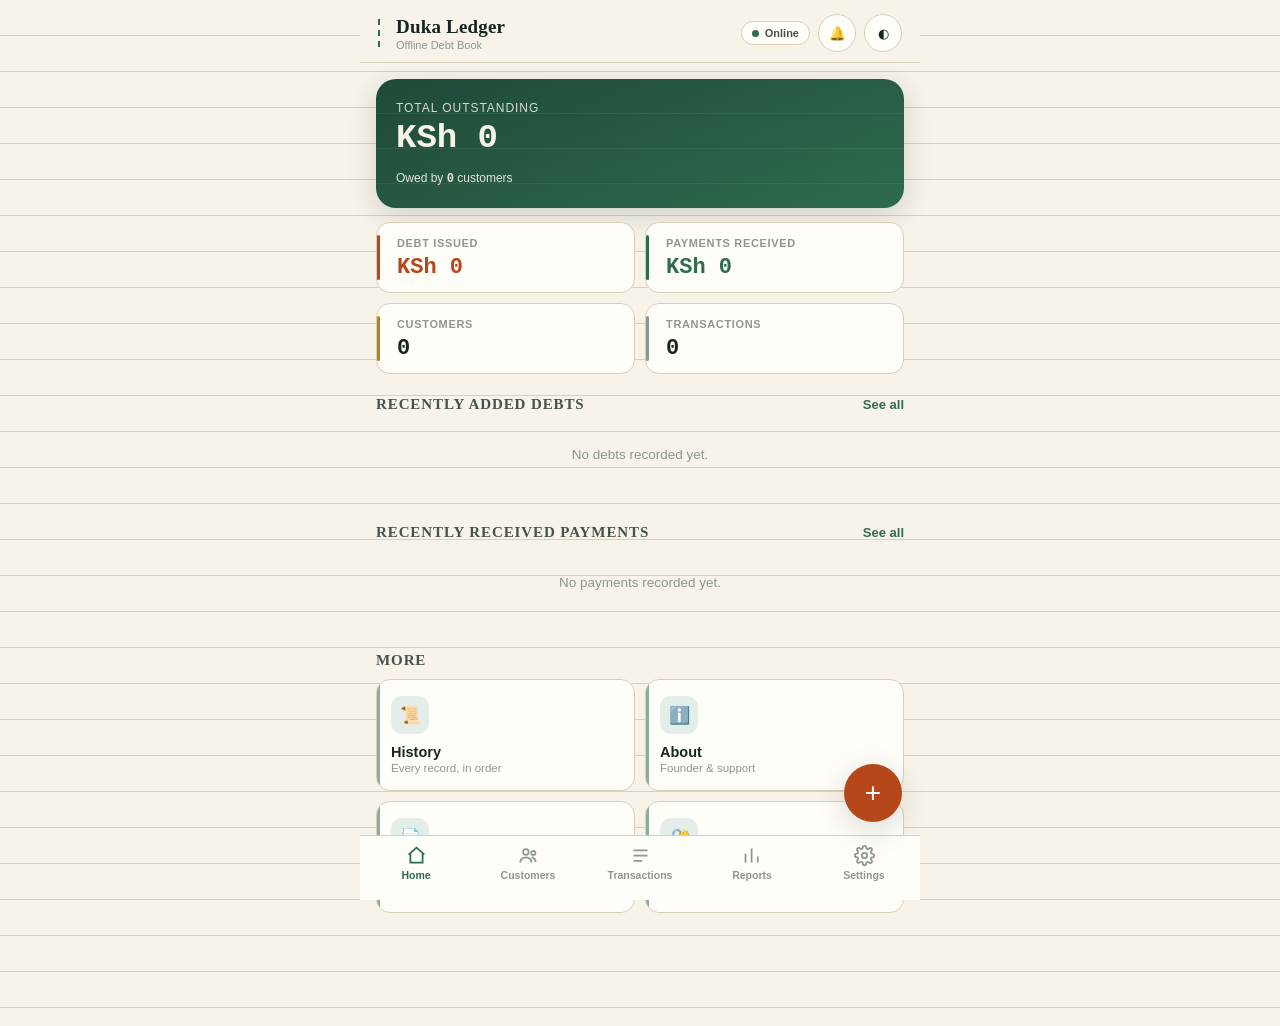
==== index.html @ 3be7d1ff "Add files via upload" ====
<!DOCTYPE html>
<html lang="en">
<head>
<meta charset="UTF-8">
<meta name="viewport" content="width=device-width, initial-scale=1, viewport-fit=cover, maximum-scale=1">
<title>Duka Ledger — Offline Debt Book</title>
<meta name="description" content="A premium offline-first debt book for tracking customer credit, debts, and payments.">
<meta name="theme-color" content="#2F6B4F">
<meta name="color-scheme" content="light dark">

<link rel="manifest" href="./manifest.json">
<link rel="icon" href="./icon-192.png">
<link rel="apple-touch-icon" href="./icon-192.png">
<meta name="apple-mobile-web-app-capable" content="yes">
<meta name="apple-mobile-web-app-status-bar-style" content="default">
<meta name="apple-mobile-web-app-title" content="Duka Ledger">

<link rel="stylesheet" href="./style.css">
</head>
<body>

<div id="toastWrap" class="toast-wrap"></div>

<!-- ================= LOCK SCREEN ================= -->
<div id="lockScreen" style="display:none;">
  <div class="lock-inner">
    <div class="lock-brand">
      <div class="avatar" style="width:64px; height:64px; margin:0 auto 14px; font-size:22px;">DL</div>
      <div class="lock-title">Duka Ledger</div>
      <div class="muted">Enter your PIN to unlock</div>
    </div>

    <div class="pin-dots" id="pinDots">
      <span class="pin-dot"></span><span class="pin-dot"></span><span class="pin-dot"></span><span class="pin-dot"></span>
    </div>
    <div class="lock-error" id="lockError">&nbsp;</div>

    <div class="pin-pad" id="pinPad">
      <button data-key="1">1</button><button data-key="2">2</button><button data-key="3">3</button>
      <button data-key="4">4</button><button data-key="5">5</button><button data-key="6">6</button>
      <button data-key="7">7</button><button data-key="8">8</button><button data-key="9">9</button>
      <button data-key="bio" id="pinBioBtn">👆</button>
      <button data-key="0">0</button>
      <button data-key="back">⌫</button>
    </div>
  </div>
</div>

<div id="app">

  <header class="topbar">
    <div class="brandmark">
      <span class="stitch"></span>
      <div>
        <h1>Duka Ledger</h1>
        <div class="sub">Offline Debt Book</div>
      </div>
    </div>
    <div class="topbar-actions">
      <span class="pill" id="connPill"><span class="dot"></span><span class="pill-label">Online</span></span>
      <button class="iconbtn" id="notifBtn" title="Notifications" style="position:relative;">🔔<span class="badge-dot" id="notifBadge" style="display:none;"></span></button>
      <button class="iconbtn" id="installBtn" title="Install app" style="display:none;">⭳</button>
      <button class="iconbtn" id="themeToggleBtn" title="Toggle theme">◐</button>
    </div>
  </header>

  <main id="mainContent">

    <!-- ============ DASHBOARD ============ -->
    <section class="view active" id="view-dashboard">
      <div id="dashboardContent"></div>

      <div class="section-title"><h2>More</h2></div>
      <div class="more-grid">
        <div class="more-tile" id="historyMenuBtn">
          <div class="more-ic">📜</div>
          <div class="more-label">History</div>
          <div class="more-sub">Every record, in order</div>
        </div>
        <div class="more-tile" id="aboutMenuBtn">
          <div class="more-ic">ℹ️</div>
          <div class="more-label">About</div>
          <div class="more-sub">Founder &amp; support</div>
        </div>
        <div class="more-tile" id="termsMenuBtn">
          <div class="more-ic">📄</div>
          <div class="more-label">Terms</div>
          <div class="more-sub">Terms &amp; Conditions</div>
        </div>
        <div class="more-tile" id="privacyMenuBtn">
          <div class="more-ic">🔐</div>
          <div class="more-label">Privacy</div>
          <div class="more-sub">Privacy Policy</div>
        </div>
      </div>
    </section>

    <!-- ============ CUSTOMERS ============ -->
    <section class="view" id="view-customers">
      <div class="section-title" style="margin-top:0;"><h2>Customers</h2>
        <a id="addCustomerBtn" style="cursor:pointer;">+ Add</a>
      </div>
      <div class="searchbar">
        <svg width="16" height="16" viewBox="0 0 24 24" fill="none" stroke="currentColor" stroke-width="2"><circle cx="11" cy="11" r="7"/><line x1="21" y1="21" x2="16.65" y2="16.65"/></svg>
        <input type="text" id="customerSearchInput" placeholder="Search by name or phone">
      </div>
      <div id="customersList"></div>
    </section>

    <!-- ============ TRANSACTIONS / HISTORY ============ -->
    <section class="view" id="view-transactions">
      <div class="section-title" style="margin-top:0;"><h2>Transaction History</h2></div>
      <div class="searchbar">
        <svg width="16" height="16" viewBox="0 0 24 24" fill="none" stroke="currentColor" stroke-width="2"><circle cx="11" cy="11" r="7"/><line x1="21" y1="21" x2="16.65" y2="16.65"/></svg>
        <input type="text" id="txnSearchInput" placeholder="Search customer, item, or type">
      </div>
      <div class="chip-row" id="txnTypeChips">
        <div class="chip active" data-type="all">All</div>
        <div class="chip" data-type="debt">Debt</div>
        <div class="chip" data-type="payment">Payment</div>
        <div class="chip" data-type="adjustment">Adjustment</div>
      </div>
      <div class="field">
        <label>Customer</label>
        <select id="txnCustomerFilter"><option value="">All Customers</option></select>
      </div>
      <div class="btn-row">
        <div class="field" style="flex:1;"><label>From</label><input type="date" id="txnDateFrom"></div>
        <div class="field" style="flex:1;"><label>To</label><input type="date" id="txnDateTo"></div>
      </div>
      <div class="sortbar">
        <select id="txnSortSelect">
          <option value="newest">Newest First</option>
          <option value="oldest">Oldest First</option>
          <option value="highest">Highest Amount</option>
          <option value="lowest">Lowest Amount</option>
        </select>
        <button class="link-btn" id="txnClearFilters" style="margin-left:12px;">Clear</button>
      </div>
      <div id="transactionsList"></div>
    </section>

    <!-- ============ REPORTS ============ -->
    <section class="view" id="view-reports">
      <div class="section-title" style="margin-top:0;"><h2>Reports</h2></div>
      <div id="reportsContent"></div>
    </section>

    <!-- ============ SETTINGS ============ -->
    <section class="view" id="view-settings">
      <div class="section-title" style="margin-top:0;"><h2>Settings</h2></div>

      <div class="settings-group">
        <h3>Business Information</h3>
        <div class="field"><label>Business Name</label><input type="text" id="settingsBusinessName" placeholder="My Shop"></div>
        <div class="field"><label>Business Phone</label><input type="tel" id="settingsBusinessPhone" placeholder="0700 000 000"></div>
        <div class="field"><label>Business Location</label><input type="text" id="settingsBusinessLocation" placeholder="e.g. Nakuru Town"></div>
      </div>

      <div class="settings-group">
        <h3>Receipts</h3>
        <div class="field"><label>Currency Symbol</label><input type="text" id="settingsCurrency" placeholder="KSh"></div>
        <div class="field"><label>Receipt Footer</label><textarea id="settingsReceiptFooter" placeholder="Thank you for your business."></textarea></div>
      </div>

      <div class="settings-group">
        <h3>Payments</h3>
        <label class="checkline"><input type="checkbox" id="settingsAllowOverpayment"> Always allow payments that exceed the outstanding balance without asking</label>
      </div>

      <div class="settings-group">
        <h3>Payment Methods (shown on receipts)</h3>
        <div class="field"><label>M-Pesa Pochi / Till Number</label><input type="text" id="settingsPochiNumber" placeholder="e.g. 5123456" inputmode="numeric"></div>
        <div class="field"><label>Paybill Number</label><input type="text" id="settingsPaybillNumber" placeholder="e.g. 400200" inputmode="numeric"></div>
        <div class="field"><label>Paybill Account Number</label><input type="text" id="settingsPaybillAccount" placeholder="Optional, e.g. your shop name"></div>
        <div class="hint">If filled in, these appear on every receipt and statement so customers know how to pay you.</div>
      </div>

      <div class="settings-group">
        <h3>Notifications</h3>
        <label class="checkline" style="margin-bottom:12px;"><input type="checkbox" id="settingsSoundEnabled"> Play a sound for new debts, payments and other events</label>
        <label class="checkline"><input type="checkbox" id="settingsPushEnabled"> Show device notifications (uses your phone's own notification sound)</label>
      </div>

      <div class="settings-group">
        <h3>Appearance</h3>
        <div class="seg" id="themeSeg">
          <button data-theme="light">Light</button>
          <button data-theme="dark">Dark</button>
          <button data-theme="system">System</button>
        </div>
      </div>

      <div class="settings-group">
        <h3>App Updates</h3>
        <p class="muted" style="margin-bottom:12px;">Duka Ledger checks for updates automatically. Use this if you just published a new version and want to check right now.</p>
        <button class="btn btn-outline" id="checkUpdatesBtn">🔄 Check for Updates</button>
      </div>

      <div class="settings-group">
        <h3>Support Contact</h3>
        <p class="muted" style="margin-bottom:12px;">Shown on the About screen so customers or staff can reach you.</p>
        <div class="field"><label>Support Phone (WhatsApp)</label><input type="tel" id="settingsSupportPhone" placeholder="e.g. 0700 000 000"></div>
        <div class="field"><label>Support Email</label><input type="text" id="settingsSupportEmail" placeholder="e.g. you@example.com"></div>
      </div>

      <button class="btn btn-primary" id="settingsSaveBtn">Save Settings</button>

      <div class="divider"></div>

      <div class="settings-group">
        <h3>Backup &amp; Restore</h3>
        <p class="muted" style="margin-bottom:12px;">Your data lives only on this device. Export a backup regularly so you never lose your records.</p>
        <button class="btn btn-outline" id="exportBackupBtn">⭳ Export Backup (.json)</button>
        <div style="height:10px;"></div>
        <label class="btn btn-outline" for="restoreFileInput" style="cursor:pointer;">⭱ Choose Backup File to Restore</label>
        <input type="file" id="restoreFileInput" accept="application/json,.json" style="display:none;">
        <div class="muted" id="restoreFileName" style="margin:8px 0;">No file selected</div>
        <button class="btn btn-danger" id="restoreConfirmBtn" disabled>Restore &amp; Replace All Data</button>
      </div>

      <div class="divider"></div>

      <div class="settings-group">
        <h3>Security</h3>
        <div id="securityStatusText" class="muted" style="margin-bottom:12px;">No PIN set — anyone who opens this app can see your records.</div>
        <button class="btn btn-outline" id="setPinBtn">Set PIN Lock</button>
        <div style="height:8px;" id="pinButtonsGap"></div>
        <button class="btn btn-danger" id="removePinBtn" style="display:none;">Remove PIN Lock</button>
        <div style="height:10px;"></div>
        <label class="checkline" id="biometricRow" style="display:none;">
          <input type="checkbox" id="settingsBiometric"> Also allow unlocking with fingerprint / face
        </label>
      </div>

      <div class="divider"></div>

      <div class="settings-group">
        <div class="privacy-note">Your debt records are stored locally on this device. We do not upload your data to a server.</div>
        <div style="height:10px;"></div>
        <div class="warn-note">Clearing your browser or app storage without exporting a backup first may permanently remove all customer and transaction records.</div>
      </div>
    </section>

    <!-- ============ CUSTOMER PROFILE ============ -->
    <section class="view" id="view-profile">
      <button class="link-btn" style="margin-bottom:8px;" onclick="switchView('customers')">← Back to Customers</button>
      <div id="profileContent"></div>
    </section>

  </main>

  <button class="scroll-top-btn" id="scrollTopBtn" aria-label="Scroll to top">↑</button>

  <button class="fab" id="fabBtn" aria-label="Add">+</button>

  <div class="update-banner" id="updateBanner">
    <span class="msg">A new version of Duka Ledger is ready.</span>
    <button id="updateNowBtn">Update Now</button>
  </div>

  <nav class="bottomnav">
    <button class="active" data-view="dashboard">
      <svg viewBox="0 0 24 24" fill="none" stroke="currentColor" stroke-width="2"><path d="M3 11l9-8 9 8"/><path d="M5 10v10h14V10"/></svg>
      Home
    </button>
    <button data-view="customers">
      <svg viewBox="0 0 24 24" fill="none" stroke="currentColor" stroke-width="2"><circle cx="9" cy="8" r="3.2"/><path d="M2.5 20c0-3.5 3-6 6.5-6s6.5 2.5 6.5 6"/><circle cx="17.5" cy="9" r="2.4"/><path d="M15.5 14.2c2.6.4 4.5 2.4 4.5 5.3"/></svg>
      Customers
    </button>
    <button data-view="transactions">
      <svg viewBox="0 0 24 24" fill="none" stroke="currentColor" stroke-width="2"><path d="M4 6h16M4 12h16M4 18h10"/></svg>
      Transactions
    </button>
    <button data-view="reports">
      <svg viewBox="0 0 24 24" fill="none" stroke="currentColor" stroke-width="2"><path d="M4 20V10M11 20V4M18 20v-7"/></svg>
      Reports
    </button>
    <button data-view="settings">
      <svg viewBox="0 0 24 24" fill="none" stroke="currentColor" stroke-width="2"><circle cx="12" cy="12" r="3"/><path d="M19.4 15a1.7 1.7 0 00.3 1.9l.1.1a2 2 0 11-2.8 2.8l-.1-.1a1.7 1.7 0 00-1.9-.3 1.7 1.7 0 00-1 1.5V21a2 2 0 11-4 0v-.1a1.7 1.7 0 00-1-1.6 1.7 1.7 0 00-1.9.3l-.1.1a2 2 0 11-2.8-2.8l.1-.1a1.7 1.7 0 00.3-1.9 1.7 1.7 0 00-1.5-1H3a2 2 0 110-4h.1a1.7 1.7 0 001.5-1 1.7 1.7 0 00-.3-1.9l-.1-.1a2 2 0 112.8-2.8l.1.1a1.7 1.7 0 001.9.3H9a1.7 1.7 0 001-1.5V3a2 2 0 114 0v.1a1.7 1.7 0 001 1.5 1.7 1.7 0 001.9-.3l.1-.1a2 2 0 112.8 2.8l-.1.1a1.7 1.7 0 00-.3 1.9V9a1.7 1.7 0 001.5 1h.1a2 2 0 110 4h-.1a1.7 1.7 0 00-1.5 1z"/></svg>
      Settings
    </button>
  </nav>

</div>

<!-- ================= SHEET: FAB action menu ================= -->
<div class="overlay" id="fabSheet">
  <div class="sheet">
    <div class="grabber"></div>
    <div class="sheet-header"><h2>Add</h2><button class="iconbtn" data-close-sheet>✕</button></div>
    <div class="sheet-actions">
      <div class="action-row" id="fabAddCustomer">
        <div class="ic customer">👤</div>
        <div><div class="t">Add Customer</div><div class="s">Register a new customer</div></div>
      </div>
      <div class="action-row" id="fabRecordDebt">
        <div class="ic">＋</div>
        <div><div class="t">Record Debt</div><div class="s">Add items or cash taken on credit</div></div>
      </div>
      <div class="action-row" id="fabRecordPayment">
        <div class="ic payment">💵</div>
        <div><div class="t">Record Payment</div><div class="s">Log money received from a customer</div></div>
      </div>
    </div>
  </div>
</div>

<!-- ================= SHEET: Customer picker ================= -->
<div class="overlay" id="customerPickerSheet">
  <div class="sheet">
    <div class="grabber"></div>
    <div class="sheet-header"><h2>Select Customer</h2><button class="iconbtn" data-close-sheet>✕</button></div>
    <div class="searchbar">
      <svg width="16" height="16" viewBox="0 0 24 24" fill="none" stroke="currentColor" stroke-width="2"><circle cx="11" cy="11" r="7"/><line x1="21" y1="21" x2="16.65" y2="16.65"/></svg>
      <input type="text" id="pickerSearchInput" placeholder="Search customers">
    </div>
    <div id="pickerList"></div>
  </div>
</div>

<!-- ================= SHEET: Add/Edit customer ================= -->
<div class="overlay" id="customerFormSheet">
  <div class="sheet">
    <div class="grabber"></div>
    <div class="sheet-header"><h2 id="customerFormTitle">Add Customer</h2><button class="iconbtn" data-close-sheet>✕</button></div>
    <button class="btn btn-outline" id="importContactBtn" style="display:none; margin-bottom:16px;">📇 Import from Contacts</button>
    <div class="field"><label>Full Name *</label><input type="text" id="custName" placeholder="e.g. John Otieno"></div>
    <div class="field"><label>Phone Number</label><input type="tel" id="custPhone" placeholder="0712 345 678"></div>
    <div class="field"><label>Address / Location</label><input type="text" id="custAddress" placeholder="Optional"></div>
    <div class="field"><label>Notes</label><textarea id="custNotes" placeholder="Optional"></textarea></div>
    <div class="muted" id="custFormError" style="color:var(--danger); margin-bottom:10px;"></div>
    <button class="btn btn-primary" id="customerFormSave">Save Customer</button>
  </div>
</div>

<!-- ================= SHEET: Record/Edit debt ================= -->
<div class="overlay" id="debtFormSheet">
  <div class="sheet">
    <div class="grabber"></div>
    <div class="sheet-header"><h2 id="debtFormTitle">Record Debt</h2><button class="iconbtn" data-close-sheet>✕</button></div>
    <div class="muted" style="margin-bottom:12px;">Customer: <strong id="debtCustomerName">—</strong></div>
    <div class="field">
      <label>Amount *</label>
      <div class="currency-input"><span class="prefix" id="debtCurrencyPrefix">KSh</span><input type="number" inputmode="decimal" id="debtAmount" placeholder="0"></div>
    </div>
    <div class="field"><label>Description / Item</label><input type="text" id="debtDescription" placeholder="e.g. Cement and sand"></div>
    <div class="btn-row">
      <div class="field" style="flex:1;"><label>Date</label><input type="date" id="debtDate"></div>
      <div class="field" style="flex:1;"><label>Time</label><input type="time" id="debtTime"></div>
    </div>
    <div class="field"><label>Notes</label><textarea id="debtNotes" placeholder="Optional"></textarea></div>
    <div class="muted" id="debtFormError" style="color:var(--danger); margin-bottom:10px;"></div>
    <button class="btn btn-primary" id="debtFormSave">Save Debt</button>
    <div style="height:8px;"></div>
    <button class="btn btn-danger" id="debtDeleteBtn" style="display:none;">Delete Transaction</button>
  </div>
</div>

<!-- ================= SHEET: Record/Edit payment ================= -->
<div class="overlay" id="paymentFormSheet">
  <div class="sheet">
    <div class="grabber"></div>
    <div class="sheet-header"><h2 id="paymentFormTitle">Record Payment</h2><button class="iconbtn" data-close-sheet>✕</button></div>
    <div class="muted" style="margin-bottom:4px;">Customer: <strong id="paymentCustomerName">—</strong></div>
    <div class="muted" style="margin-bottom:12px;">Outstanding balance: <strong id="paymentOutstanding">—</strong></div>
    <div class="field">
      <label>Amount *</label>
      <div class="currency-input"><span class="prefix">KSh</span><input type="number" inputmode="decimal" id="paymentAmount" placeholder="0"></div>
    </div>
    <div class="field">
      <label>Payment Method</label>
      <div class="method-grid" id="paymentMethodSeg">
        <button data-method="Cash" class="active">💵 Cash</button>
        <button data-method="Till">🏪 Till</button>
        <button data-method="Pochi">📱 Pochi</button>
        <button data-method="Send Money">➡️ Send Money</button>
        <button data-method="Paybill">🧾 Paybill</button>
        <button data-method="Bank">🏦 Bank</button>
        <button data-method="Other">✳️ Other</button>
      </div>
    </div>
    <div class="field" id="confirmationNameField" style="display:none;">
      <label>Name on M-Pesa Confirmation</label>
      <input type="text" id="paymentConfirmationName" placeholder="e.g. name shown after payment went through">
      <div class="hint">Handy for checking the payment landed with the right person or till.</div>
    </div>
    <div class="btn-row">
      <div class="field" style="flex:1;"><label>Payment Date</label><input type="date" id="paymentDate"></div>
      <div class="field" style="flex:1;"><label>Time</label><input type="time" id="paymentTime"></div>
    </div>
    <div class="field"><label>Note</label><textarea id="paymentNotes" placeholder="Optional"></textarea></div>
    <div class="muted" id="paymentFormError" style="color:var(--danger); margin-bottom:10px;"></div>
    <button class="btn btn-primary" id="paymentFormSave">Save Payment</button>
    <div style="height:8px;"></div>
    <button class="btn btn-danger" id="paymentDeleteBtn" style="display:none;">Delete Transaction</button>
  </div>
</div>

<!-- ================= SHEET: Statement ================= -->
<div class="overlay" id="statementSheet">
  <div class="sheet">
    <div class="grabber"></div>
    <div class="sheet-header"><h2>Statement</h2><button class="iconbtn" data-close-sheet>✕</button></div>
    <div id="statementContent"></div>
    <div class="field" style="margin-top:14px;">
      <label>Send to WhatsApp Number</label>
      <input type="tel" id="statementSendToNumber" placeholder="e.g. 0712 345 678">
      <div class="hint">Filled in with this customer's saved number — change it to send to someone else instead.</div>
    </div>
    <button class="btn btn-primary" id="statementShareBtn" style="margin-top:6px; background:#25D366; border-color:#25D366;">💬 Share via WhatsApp</button>
    <div class="btn-row" style="margin-top:10px;">
      <button class="btn btn-outline" id="statementDownloadBtn">⭳ Save as Image</button>
      <button class="btn btn-outline" id="statementPrintBtn">🖨 Print</button>
    </div>
  </div>
</div>

<!-- ================= SHEET: Set PIN ================= -->
<div class="overlay" id="setPinSheet">
  <div class="sheet">
    <div class="grabber"></div>
    <div class="sheet-header"><h2 id="setPinTitle">Set PIN Lock</h2><button class="iconbtn" data-close-sheet>✕</button></div>
    <p class="muted" style="margin-bottom:16px;">Choose a 4-digit PIN. You'll need it to open Duka Ledger.</p>
    <div class="field"><label>New PIN</label><input type="password" inputmode="numeric" pattern="[0-9]*" maxlength="6" id="newPinInput" placeholder="••••"></div>
    <div class="field"><label>Confirm PIN</label><input type="password" inputmode="numeric" pattern="[0-9]*" maxlength="6" id="confirmPinInput" placeholder="••••"></div>
    <div class="muted" id="setPinError" style="color:var(--danger); margin-bottom:10px;"></div>
    <button class="btn btn-primary" id="setPinSaveBtn">Save PIN</button>
  </div>
</div>

<!-- ================= SHEET: Notifications ================= -->
<div class="overlay" id="notifSheet">
  <div class="sheet">
    <div class="grabber"></div>
    <div class="sheet-header">
      <h2>Notifications</h2>
      <div style="display:flex; gap:8px; align-items:center;">
        <button class="link-btn" id="notifMarkReadBtn" style="font-size:12px;">Mark all read</button>
        <button class="iconbtn" data-close-sheet>✕</button>
      </div>
    </div>
    <div id="notifList"></div>
  </div>
</div>

<!-- ================= SHEET: History (full activity log) ================= -->
<div class="overlay" id="historySheet">
  <div class="sheet">
    <div class="grabber"></div>
    <div class="sheet-header"><h2>History</h2><button class="iconbtn" data-close-sheet>✕</button></div>
    <p class="muted" style="margin-bottom:12px;">Every action taken in Duka Ledger — customers, debts, payments, backups and settings — recorded here for your records.</p>
    <div id="historyList"></div>
  </div>
</div>

<!-- ================= SHEET: Terms & Conditions ================= -->
<div class="overlay" id="termsSheet">
  <div class="sheet">
    <div class="grabber"></div>
    <div class="sheet-header"><h2>Terms &amp; Conditions</h2><button class="iconbtn" data-close-sheet>✕</button></div>
    <div class="legal-text">
      <p><strong>Last updated: August 2026</strong></p>
      <p>Duka Ledger is provided by Darius Momanyi ("we", "our") as a free, offline-first tool to help small businesses and individuals record customer credit, debts, and payments.</p>
      <p><strong>1. Your data, your device.</strong> All records you create — customers, transactions, settings — are stored only in your device's local storage (IndexedDB). We do not run a server for this app and never receive, store, or transmit your business data.</p>
      <p><strong>2. Your responsibility.</strong> You are solely responsible for the accuracy of the records you enter and for backing up your data regularly using the Export Backup feature. We are not liable for any loss of data, financial disagreements, or business decisions made using this app.</p>
      <p><strong>3. No warranty.</strong> Duka Ledger is provided "as is" without warranties of any kind, express or implied. We do not guarantee the app will be error-free or uninterrupted.</p>
      <p><strong>4. Acceptable use.</strong> You agree not to use this app for any unlawful purpose and to comply with any local laws regarding record-keeping, debt collection, and consumer protection that apply to your business.</p>
      <p><strong>5. Changes.</strong> We may update these terms as the app evolves. Continued use of the app after an update means you accept the revised terms.</p>
      <p><strong>6. Contact.</strong> Questions about these terms can be sent through the Support Contact details in Settings.</p>
    </div>
  </div>
</div>

<!-- ================= SHEET: Privacy Policy ================= -->
<div class="overlay" id="privacySheet">
  <div class="sheet">
    <div class="grabber"></div>
    <div class="sheet-header"><h2>Privacy Policy</h2><button class="iconbtn" data-close-sheet>✕</button></div>
    <div class="legal-text">
      <p><strong>Last updated: August 2026</strong></p>
      <p>Duka Ledger is built to be offline-first and local-only. This policy explains exactly what that means.</p>
      <p><strong>1. No server, no collection.</strong> Duka Ledger has no backend server. Customer names, phone numbers, debts, payments, and business settings are stored exclusively in your device's local browser storage (IndexedDB). Nothing is uploaded anywhere by this app.</p>
      <p><strong>2. Contacts access.</strong> If you use "Import from Contacts," your device's contact picker is used only to fill in a name and phone number you choose. The app never reads your full contact list and never stores contacts you don't explicitly import as customers.</p>
      <p><strong>3. Notifications.</strong> If you enable push notifications, your browser handles this permission directly. We do not use any third-party push or analytics service — notifications are generated entirely on your device.</p>
      <p><strong>4. Backups.</strong> When you export a backup, a JSON file is created and saved directly to your device through your browser's normal download mechanism. We never see or receive a copy of this file.</p>
      <p><strong>5. No tracking.</strong> We do not use analytics, advertising SDKs, or third-party tracking scripts of any kind in this app.</p>
      <p><strong>6. Deleting your data.</strong> Clearing your browser or app storage, or uninstalling the app, permanently deletes all records. Export a backup first if you want to keep them.</p>
      <p><strong>7. Contact.</strong> Questions about this policy can be sent through the Support Contact details in Settings.</p>
    </div>
  </div>
</div>

<!-- ================= SHEET: About Duka Ledger ================= -->
<div class="overlay" id="aboutSheet">
  <div class="sheet">
    <div class="grabber"></div>
    <div class="sheet-header"><h2>About Duka Ledger</h2><button class="iconbtn" data-close-sheet>✕</button></div>

    <div style="text-align:center; padding:6px 0 16px;">
      <div class="avatar" style="width:56px; height:56px; margin:0 auto 10px; font-size:20px;">DL</div>
      <div style="font-family:var(--font-display); font-size:19px; font-weight:700;">Duka Ledger</div>
      <div class="muted" style="margin-top:2px;">Offline Debt Book</div>
      <div class="pill" style="margin-top:10px; display:inline-flex;"><span class="dot"></span><span class="pill-label">Version 1.0</span></div>
    </div>

    <div class="card" style="margin-bottom:14px;">
      <div class="muted" style="text-transform:uppercase; letter-spacing:.06em; font-size:11px; font-weight:700; margin-bottom:8px;">What is Duka Ledger?</div>
      <p style="font-size:13.5px; line-height:1.6; margin:0; color:var(--ink-soft);">Duka Ledger is a free, offline-first credit book for shopkeepers and small business owners who sell on credit. It replaces the paper exercise book — record customers, debts, and payments, print or share professional statements, and never lose a record, even with no internet connection at all.</p>
    </div>

    <div class="card" style="margin-bottom:14px;">
      <div class="muted" style="text-transform:uppercase; letter-spacing:.06em; font-size:11px; font-weight:700; margin-bottom:10px;">What it does</div>
      <div style="font-size:13px; line-height:2; color:var(--ink-soft);">
        ✓ Tracks every customer, debt, and payment<br>
        ✓ Works fully offline — nothing needs the internet<br>
        ✓ Generates shareable, WhatsApp-ready receipts<br>
        ✓ Keeps a complete history of every record<br>
        ✓ Backs up and restores your data as a file you control<br>
        ✓ Locks with a PIN or fingerprint to protect your books
      </div>
    </div>

    <div class="card" style="margin-bottom:14px;">
      <div class="muted" style="text-transform:uppercase; letter-spacing:.06em; font-size:11px; font-weight:700; margin-bottom:6px;">Founder</div>
      <div style="font-weight:700; font-size:15px;">Darius Momanyi</div>
      <div class="muted" style="margin-top:2px; margin-bottom:10px;">Founder &amp; Developer, Duka Ledger</div>
      <p style="font-size:13px; line-height:1.6; margin:0; color:var(--ink-soft);">Built to give small business owners a trustworthy, private alternative to the paper credit book — one that works whether or not there's signal, and keeps every shilling accounted for.</p>
    </div>

    <div class="card" style="margin-bottom:14px;">
      <div class="muted" style="text-transform:uppercase; letter-spacing:.06em; font-size:11px; font-weight:700; margin-bottom:10px;">Support &amp; Contact</div>
      <div id="aboutSupportRows"></div>
    </div>

    <div class="card">
      <div class="muted" style="text-transform:uppercase; letter-spacing:.06em; font-size:11px; font-weight:700; margin-bottom:6px;">Website</div>
      <a href="https://dmn-solution.vercel.app" target="_blank" rel="noopener" style="color:var(--brand); font-weight:600; font-size:14.5px;">dmn-solution.vercel.app</a>
    </div>

    <div class="muted" style="text-align:center; margin-top:18px; font-size:12px; line-height:1.6;">Duka Ledger keeps every record on your device. No data ever leaves your phone.<br>© 2026 Darius Momanyi. All rights reserved.</div>
  </div>
</div>

<!-- ================= DIALOG: Generic confirm ================= -->
<div class="overlay modal-center" id="confirmDialog">
  <div class="dialog">
    <div class="glyph">⚠</div>
    <h3 class="dlg-title">Are you sure?</h3>
    <p class="dlg-message">This action cannot be undone.</p>
    <div class="btn-row">
      <button class="btn btn-outline dlg-cancel">Cancel</button>
      <button class="btn btn-danger dlg-confirm">Confirm</button>
    </div>
  </div>
</div>

<script src="./db.js"></script>
<script src="./utils.js"></script>
<script src="./lock.js"></script>
<script src="./sound.js"></script>
<script src="./app.js"></script>
<script src="./customers.js"></script>
<script src="./profile.js"></script>
<script src="./transactions.js"></script>
<script src="./reports.js"></script>
<script src="./statement.js"></script>
<script src="./settings.js"></script>
<script src="./about.js"></script>
<script src="./notifications.js"></script>
<script src="./history.js"></script>
<script src="./backup.js"></script>
</body>
</html>
---- style.css ----
/* =========================================================
   Duka Ledger — Offline Debt Book
   Design language: a physical shopkeeper's credit ledger.
   Paper, stitched spine, ruled lines, ink-stamped balances.
   ========================================================= */

:root{
  /* --- Color tokens --- */
  --ink:            #16261F;
  --ink-soft:       #46524B;
  --ink-faint:      #8B9790;
  --paper:          #F7F3E9;
  --paper-raised:   #FFFDF8;
  --paper-dim:      #ECE5D3;
  --rule:           #D9D0B8;
  --brand:          #2F6B4F;
  --brand-dark:     #1F4A37;
  --brand-tint:     #E4EEE8;
  --owed:           #B5471B;
  --owed-tint:      #F6E6DD;
  --gold:           #B8860F;
  --gold-tint:      #F3E9CF;
  --danger:         #A8321F;
  --shadow:         0 1px 2px rgba(22,38,31,0.06), 0 4px 14px rgba(22,38,31,0.07);
  --shadow-lg:      0 8px 30px rgba(22,38,31,0.16);

  /* --- Type --- */
  --font-display: "Iowan Old Style", "Palatino Linotype", Palatino, Georgia, "Noto Serif", serif;
  --font-body: -apple-system, BlinkMacSystemFont, "Segoe UI", Roboto, "Helvetica Neue", Arial, sans-serif;
  --font-mono: ui-monospace, "SF Mono", "Cascadia Mono", "Roboto Mono", Consolas, monospace;

  --radius-sm: 8px;
  --radius: 14px;
  --radius-lg: 20px;

  --nav-h: 64px;
  --safe-b: env(safe-area-inset-bottom, 0px);
}

[data-theme="dark"]{
  --ink:            #EFEAD9;
  --ink-soft:       #C4C0AE;
  --ink-faint:      #7C8378;
  --paper:          #14180F;
  --paper-raised:   #1D2317;
  --paper-dim:      #202519;
  --rule:           #33392A;
  --brand:          #6FBE93;
  --brand-dark:     #4C9A72;
  --brand-tint:     #1B2C22;
  --owed:           #E08858;
  --owed-tint:      #2E2016;
  --gold:           #E0B84C;
  --gold-tint:      #2B2415;
  --danger:         #E5745B;
  --shadow: 0 1px 2px rgba(0,0,0,0.3), 0 4px 14px rgba(0,0,0,0.35);
  --shadow-lg: 0 8px 30px rgba(0,0,0,0.5);
}

html{ scroll-behavior:smooth; }
*,*::before,*::after{ box-sizing:border-box; }
html,body{ height:100%; }
body{
  margin:0;
  background:var(--paper);
  color:var(--ink);
  font-family:var(--font-body);
  -webkit-font-smoothing:antialiased;
  transition:background .25s ease, color .25s ease;
  /* subtle ruled-paper texture */
  background-image:
    repeating-linear-gradient(
      to bottom,
      transparent,
      transparent 35px,
      var(--rule) 35px,
      var(--rule) 36px
    );
  background-attachment:local;
}
[data-theme="dark"] body{
  background-image:
    repeating-linear-gradient(
      to bottom,
      transparent,
      transparent 35px,
      var(--rule) 35px,
      var(--rule) 36px
    );
}

h1,h2,h3,.display{ font-family:var(--font-display); letter-spacing:.01em; }
.num, .amount, input[type="number"]{ font-family:var(--font-mono); font-variant-numeric:tabular-nums; }

button{ font-family:inherit; }
a{ color:inherit; }

::selection{ background:var(--gold-tint); }

/* Focus visibility */
button:focus-visible, input:focus-visible, select:focus-visible, textarea:focus-visible, [tabindex]:focus-visible{
  outline:2px solid var(--brand);
  outline-offset:2px;
}

/* Reduced motion */
@media (prefers-reduced-motion: reduce){
  *{ animation-duration:0.001ms !important; transition-duration:0.001ms !important; }
}

/* =================== App shell =================== */
#app{
  max-width:560px;
  margin:0 auto;
  min-height:100%;
  padding-bottom:calc(var(--nav-h) + 24px + var(--safe-b));
  position:relative;
}

.topbar{
  position:sticky; top:0; z-index:20;
  background:var(--paper);
  backdrop-filter:saturate(180%) blur(6px);
  padding:14px 18px 10px;
  display:flex; align-items:center; justify-content:space-between;
  border-bottom:1px solid var(--rule);
}
.topbar .brandmark{
  display:flex; align-items:center; gap:10px;
}
.topbar .brandmark .stitch{
  width:8px; height:28px;
  border-left:2px dashed var(--brand);
}
.topbar h1{
  margin:0; font-size:19px; font-weight:600; color:var(--ink);
}
.topbar .sub{ font-size:11px; color:var(--ink-faint); margin-top:1px; }
.topbar-actions{ display:flex; align-items:center; gap:8px; }

.pill{
  display:inline-flex; align-items:center; gap:6px;
  font-size:11px; font-weight:600; padding:5px 10px;
  border-radius:999px; border:1px solid var(--rule);
  color:var(--ink-soft); background:var(--paper-raised);
}
.pill .dot{ width:7px; height:7px; border-radius:50%; background:var(--brand); }
.pill.offline .dot{ background:var(--owed); }
.pill.offline{ color:var(--owed); border-color:var(--owed); background:var(--owed-tint); }

.iconbtn{
  width:38px; height:38px; border-radius:50%;
  border:1px solid var(--rule); background:var(--paper-raised);
  display:flex; align-items:center; justify-content:center;
  cursor:pointer; color:var(--ink);
}
.iconbtn:active{ transform:scale(0.94); }
.badge-dot{
  position:absolute; top:6px; right:7px;
  width:9px; height:9px; border-radius:50%;
  background:var(--owed); border:2px solid var(--paper);
}

main{ padding:16px; }
.view{ display:none; animation:fade .18s ease; }
.view.active{ display:block; }
@keyframes fade{ from{opacity:0; transform:translateY(4px);} to{opacity:1; transform:none;} }

.section-title{
  display:flex; align-items:baseline; justify-content:space-between;
  margin:22px 0 10px;
}
.section-title h2{ font-size:15px; margin:0; color:var(--ink-soft); font-weight:600; text-transform:uppercase; letter-spacing:.06em; }
.section-title a, .link-btn{
  font-size:13px; color:var(--brand); font-weight:600; background:none; border:none; cursor:pointer; padding:0;
}

/* =================== Cards / stitched notebook motif =================== */
.card{
  background:var(--paper-raised);
  border:1px solid var(--rule);
  border-left:3px dashed var(--brand);
  border-radius:var(--radius);
  padding:16px;
  box-shadow:var(--shadow);
}

.stat-grid{
  display:grid; grid-template-columns:1fr 1fr; gap:10px;
}
.stat-card{
  background:var(--paper-raised);
  border:1px solid var(--rule);
  border-radius:var(--radius);
  padding:14px 14px 12px;
  position:relative;
  overflow:hidden;
}
.stat-card::before{
  content:"";
  position:absolute; left:0; top:12px; bottom:12px; width:3px;
  border-radius:2px;
}
.stat-card.owed::before{ background:var(--owed); }
.stat-card.paid::before{ background:var(--brand); }
.stat-card.count::before{ background:var(--gold); }
.stat-card.txn::before{ background:var(--ink-faint); }
.stat-card .label{ font-size:11px; text-transform:uppercase; letter-spacing:.06em; color:var(--ink-faint); font-weight:600; margin-bottom:6px; padding-left:6px;}
.stat-card .value{ font-size:22px; font-weight:700; padding-left:6px; }
.stat-card.owed .value{ color:var(--owed); }
.stat-card.paid .value{ color:var(--brand); }

.hero-total{
  background:linear-gradient(160deg, var(--brand-dark), var(--brand));
  color:#F7F3E9;
  border-radius:var(--radius-lg);
  padding:22px 20px;
  box-shadow:var(--shadow-lg);
  position:relative;
  overflow:hidden;
}
.hero-total::after{
  content:"";
  position:absolute; inset:0;
  background-image:repeating-linear-gradient(to bottom, transparent, transparent 34px, rgba(255,255,255,0.06) 34px, rgba(255,255,255,0.06) 35px);
}

.hero-total .label{ font-size:12px; letter-spacing:.08em; text-transform:uppercase; opacity:.85; position:relative; }
.hero-total .value{ font-size:34px; font-weight:700; margin-top:4px; position:relative; }
.hero-total .foot{ display:flex; gap:16px; margin-top:14px; position:relative; font-size:12px; opacity:.92; }
.hero-total .foot b{ font-family:var(--font-mono); }

/* =================== Lists =================== */
.list{ display:flex; flex-direction:column; gap:8px; }
.row-card{
  display:flex; align-items:center; gap:12px;
  background:var(--paper-raised);
  border:1px solid var(--rule);
  border-radius:var(--radius);
  padding:12px 14px;
  cursor:pointer;
}
.row-card:active{ transform:scale(0.99); }
.avatar{
  width:40px; height:40px; border-radius:50%;
  background:var(--brand-tint); color:var(--brand-dark);
  display:flex; align-items:center; justify-content:center;
  font-weight:700; font-size:15px; flex:none;
  font-family:var(--font-display);
}
.row-main{ flex:1; min-width:0; }
.row-main .title{ font-weight:600; font-size:14.5px; white-space:nowrap; overflow:hidden; text-overflow:ellipsis; }
.row-main .subtitle{ font-size:12.5px; color:var(--ink-faint); margin-top:2px; white-space:nowrap; overflow:hidden; text-overflow:ellipsis; }
.row-end{ text-align:right; flex:none; }
.row-end .amt{ font-weight:700; font-size:14.5px; }
.row-end .amt.owed{ color:var(--owed); }
.row-end .amt.paid{ color:var(--brand); }
.row-end .meta{ font-size:11px; color:var(--ink-faint); margin-top:2px; }

.badge{ font-size:10.5px; font-weight:700; padding:2px 7px; border-radius:6px; text-transform:uppercase; letter-spacing:.03em; }
.badge.debt{ background:var(--owed-tint); color:var(--owed); }
.badge.payment{ background:var(--brand-tint); color:var(--brand-dark); }
.badge.adjustment{ background:var(--gold-tint); color:var(--gold); }

/* =================== Empty states =================== */
.empty{
  text-align:center; padding:44px 20px;
  color:var(--ink-soft);
}
.empty .glyph{
  width:56px; height:56px; margin:0 auto 14px;
  border-radius:50%; border:2px dashed var(--rule);
  display:flex; align-items:center; justify-content:center;
  font-size:24px; color:var(--ink-faint); font-family:var(--font-display);
}
.empty h3{ margin:0 0 6px; font-size:16px; }
.empty p{ margin:0 0 16px; font-size:13.5px; color:var(--ink-faint); max-width:280px; margin-inline:auto; }

/* =================== Buttons =================== */
.btn{
  display:inline-flex; align-items:center; justify-content:center; gap:8px;
  border-radius:var(--radius-sm);
  padding:12px 18px;
  font-size:14.5px; font-weight:600;
  border:1px solid transparent;
  cursor:pointer;
  width:100%;
}
.btn:active{ transform:scale(0.98); }
.btn-primary{ background:var(--brand); color:#fff; }
.btn-primary:hover{ background:var(--brand-dark); }
.btn-outline{ background:transparent; border-color:var(--rule); color:var(--ink); }
.btn-danger{ background:transparent; border-color:var(--danger); color:var(--danger); }
.btn-ghost{ background:transparent; color:var(--brand); }
.btn-sm{ padding:8px 12px; font-size:13px; width:auto; }
.btn-row{ display:flex; gap:10px; }
.btn-row .btn{ flex:1; }

/* =================== Forms =================== */
.field{ margin-bottom:16px; }
.field label{ display:block; font-size:12.5px; font-weight:600; color:var(--ink-soft); margin-bottom:6px; }
.field .hint{ font-size:11.5px; color:var(--ink-faint); margin-top:5px; }
input[type="text"], input[type="number"], input[type="tel"], input[type="date"], select, textarea{
  width:100%; padding:12px 13px;
  background:var(--paper-raised);
  border:1px solid var(--rule);
  border-radius:var(--radius-sm);
  color:var(--ink);
  font-size:15px;
  font-family:var(--font-body);
}
input:focus, select:focus, textarea:focus{ border-color:var(--brand); }
textarea{ resize:vertical; min-height:70px; }
.currency-input{ position:relative; }
.currency-input .prefix{
  position:absolute; left:13px; top:50%; transform:translateY(-50%);
  color:var(--ink-faint); font-family:var(--font-mono); font-weight:600; pointer-events:none;
}
.currency-input input{ padding-left:46px; font-family:var(--font-mono); font-weight:600; }

.seg{ display:flex; border:1px solid var(--rule); border-radius:var(--radius-sm); overflow:hidden; }
.seg button{
  flex:1; padding:10px 6px; background:var(--paper-raised); border:none; color:var(--ink-soft);
  font-size:12.5px; font-weight:600; cursor:pointer; border-right:1px solid var(--rule);
}
.seg button:last-child{ border-right:none; }
.seg button.active{ background:var(--brand); color:#fff; }

.method-grid{ display:flex; flex-wrap:wrap; gap:8px; }
.method-grid button{
  padding:9px 13px; border-radius:999px; border:1px solid var(--rule);
  background:var(--paper-raised); color:var(--ink-soft);
  font-size:12.5px; font-weight:600; cursor:pointer;
}
.method-grid button.active{ background:var(--brand); color:#fff; border-color:var(--brand); }

.searchbar{
  display:flex; align-items:center; gap:8px;
  background:var(--paper-raised); border:1px solid var(--rule); border-radius:999px;
  padding:9px 14px; margin-bottom:14px;
}
.searchbar input{ border:none; background:none; padding:0; flex:1; font-size:14.5px; }
.searchbar input:focus{ outline:none; }
.searchbar svg{ flex:none; color:var(--ink-faint); }

/* =================== Bottom nav =================== */
.bottomnav{
  position:fixed; left:0; right:0; bottom:0; z-index:30;
  max-width:560px; margin:0 auto;
  background:var(--paper-raised);
  border-top:1px solid var(--rule);
  display:flex;
  padding-bottom:var(--safe-b);
}
.bottomnav button{
  flex:1; background:none; border:none; cursor:pointer;
  display:flex; flex-direction:column; align-items:center; gap:3px;
  padding:9px 2px 8px; color:var(--ink-faint); font-size:10.5px; font-weight:600;
  height:var(--nav-h);
}
.bottomnav button svg{ width:21px; height:21px; }
.bottomnav button.active{ color:var(--brand); }

.fab{
  position:fixed; z-index:35;
  right:calc(50% - 280px + 18px);
  bottom:calc(var(--nav-h) + var(--safe-b) + 14px);
  width:58px; height:58px; border-radius:50%;
  background:var(--owed); color:#fff;
  border:none; box-shadow:var(--shadow-lg);
  display:flex; align-items:center; justify-content:center;
  font-size:28px; cursor:pointer;
}
@media (max-width:596px){
  .fab{ right:18px; }
}
.fab:active{ transform:scale(0.94); }

/* =================== Sheets / Modals =================== */
.overlay{
  position:fixed; inset:0; background:rgba(22,38,31,0.45);
  z-index:50; display:none; align-items:flex-end; justify-content:center;
}
.overlay.active{ display:flex; }
.sheet{
  background:var(--paper);
  width:100%; max-width:560px;
  border-radius:22px 22px 0 0;
  padding:10px 18px calc(20px + var(--safe-b));
  max-height:88vh; overflow-y:auto;
  box-shadow:var(--shadow-lg);
  animation:up .22s ease;
}
@keyframes up{ from{ transform:translateY(24px); opacity:0; } to{ transform:none; opacity:1; } }
.sheet .grabber{ width:36px; height:4px; background:var(--rule); border-radius:2px; margin:6px auto 14px; }
.sheet-header{ display:flex; align-items:center; justify-content:space-between; margin-bottom:16px; }
.sheet-header h2{ margin:0; font-size:17px; }

.modal-center{ align-items:center; padding:20px; }
.dialog{
  background:var(--paper); border-radius:var(--radius-lg);
  padding:22px 20px; width:100%; max-width:340px;
  box-shadow:var(--shadow-lg); text-align:center;
  animation:pop .16s ease;
}
@keyframes pop{ from{ transform:scale(0.95); opacity:0; } to{ transform:none; opacity:1; } }
.dialog .glyph{ font-size:30px; margin-bottom:8px; }
.dialog h3{ margin:0 0 8px; font-size:16.5px; }
.dialog p{ margin:0 0 18px; font-size:13.5px; color:var(--ink-soft); line-height:1.5; }

.sheet-actions{ display:flex; flex-direction:column; gap:8px; margin-top:6px; }
.action-row{
  display:flex; align-items:center; gap:14px;
  padding:14px 6px; border-bottom:1px solid var(--rule); cursor:pointer;
}
.action-row:last-child{ border-bottom:none; }
.action-row .ic{
  width:40px; height:40px; border-radius:12px; display:flex; align-items:center; justify-content:center;
  background:var(--brand-tint); color:var(--brand-dark); flex:none;
}
.action-row .ic.payment{ background:var(--gold-tint); color:var(--gold); }
.action-row .ic.customer{ background:var(--owed-tint); color:var(--owed); }
.action-row .t{ font-weight:600; font-size:14.5px; }
.action-row .s{ font-size:12px; color:var(--ink-faint); }

/* =================== Toasts =================== */
.toast-wrap{
  position:fixed; top:14px; left:0; right:0; z-index:100;
  display:flex; flex-direction:column; align-items:center; gap:8px;
  pointer-events:none;
}
.toast{
  background:var(--ink); color:var(--paper);
  padding:11px 18px; border-radius:999px;
  font-size:13.5px; font-weight:600;
  box-shadow:var(--shadow-lg);
  display:flex; align-items:center; gap:8px;
  animation:toastin .2s ease;
  max-width:90%;
}
[data-theme="dark"] .toast{ background:var(--paper-raised); color:var(--ink); border:1px solid var(--rule); }
.toast.error{ background:var(--danger); color:#fff; }
.toast.success::before{ content:"✓"; }
@keyframes toastin{ from{ transform:translateY(-8px); opacity:0; } to{ transform:none; opacity:1; } }

/* =================== Profile =================== */
.profile-head{ text-align:center; padding:6px 0 4px; }
.profile-head .avatar{ width:64px; height:64px; font-size:22px; margin:0 auto 10px; }
.profile-head h2{ margin:0 0 3px; font-size:19px; }
.profile-head .phone{ color:var(--ink-faint); font-size:13.5px; }
.balance-banner{
  text-align:center; margin:16px 0 6px;
  padding:16px; border-radius:var(--radius-lg);
  background:var(--owed-tint);
}
.balance-banner.settled{ background:var(--brand-tint); }
.balance-banner .amt{ font-size:26px; font-weight:700; color:var(--owed); }
.balance-banner.settled .amt{ color:var(--brand-dark); }
.balance-banner .lbl{ font-size:11.5px; text-transform:uppercase; letter-spacing:.06em; color:var(--ink-faint); font-weight:700; margin-top:4px; }

.mini-stats{ display:flex; gap:8px; margin:14px 0; }
.mini-stats .c{ flex:1; text-align:center; background:var(--paper-raised); border:1px solid var(--rule); border-radius:var(--radius); padding:10px 4px; }
.mini-stats .c .v{ font-weight:700; font-size:15px; }
.mini-stats .c .l{ font-size:10px; color:var(--ink-faint); text-transform:uppercase; letter-spacing:.04em; margin-top:2px; }

.timeline{ position:relative; padding-left:18px; margin-top:6px; }
.timeline::before{ content:""; position:absolute; left:5px; top:6px; bottom:6px; width:1.5px; background:var(--rule); }
.tl-item{ position:relative; padding-bottom:18px; }
.tl-item:last-child{ padding-bottom:0; }
.tl-item::before{
  content:""; position:absolute; left:-18px; top:4px; width:9px; height:9px; border-radius:50%;
  background:var(--paper); border:2px solid var(--brand);
}
.tl-item.payment::before{ border-color:var(--brand); }
.tl-item.debt::before{ border-color:var(--owed); }
.tl-item.adjustment::before{ border-color:var(--gold); }
.tl-date{ font-size:11px; color:var(--ink-faint); margin-bottom:3px; }
.tl-card{ background:var(--paper-raised); border:1px solid var(--rule); border-radius:var(--radius); padding:11px 13px; }
.tl-top{ display:flex; justify-content:space-between; align-items:flex-start; gap:10px; }
.tl-desc{ font-size:13.5px; font-weight:600; }
.tl-amt{ font-weight:700; font-size:14.5px; white-space:nowrap; }
.tl-amt.debt{ color:var(--owed); }
.tl-amt.payment{ color:var(--brand); }
.tl-run{ font-size:11.5px; color:var(--ink-faint); margin-top:6px; }
.tl-actions{ display:flex; gap:12px; margin-top:8px; }
.tl-actions button{ background:none; border:none; padding:0; font-size:11.5px; font-weight:600; color:var(--ink-faint); cursor:pointer; }
.tl-actions button:hover{ color:var(--brand); }

/* =================== Filters row =================== */
.chip-row{ display:flex; gap:8px; overflow-x:auto; padding-bottom:2px; margin-bottom:12px; scrollbar-width:none; }
.chip-row::-webkit-scrollbar{ display:none; }
.chip{
  flex:none; padding:7px 13px; border-radius:999px; border:1px solid var(--rule);
  font-size:12.5px; font-weight:600; color:var(--ink-soft); background:var(--paper-raised); cursor:pointer; white-space:nowrap;
}
.chip.active{ background:var(--ink); color:var(--paper); border-color:var(--ink); }

.sortbar{ display:flex; justify-content:flex-end; margin-bottom:10px; }
.sortbar select{ width:auto; padding:6px 10px; font-size:12.5px; }

/* =================== Statement / print =================== */
.statement{ background:var(--paper-raised); border:1px solid var(--rule); border-radius:var(--radius); padding:18px; }
.statement-head{ text-align:center; border-bottom:1px dashed var(--rule); padding-bottom:12px; margin-bottom:12px; }
.statement-head .biz{ font-family:var(--font-display); font-size:18px; font-weight:700; }
.statement-head .meta{ font-size:11.5px; color:var(--ink-faint); margin-top:4px; }
table.stmt-table{ width:100%; border-collapse:collapse; font-size:12px; }
table.stmt-table th{ text-align:left; padding:6px 4px; border-bottom:1px solid var(--rule); font-size:10.5px; text-transform:uppercase; color:var(--ink-faint); }
table.stmt-table td{ padding:7px 4px; border-bottom:1px solid var(--paper-dim); vertical-align:top; }
table.stmt-table td.num, table.stmt-table th.num{ text-align:right; font-family:var(--font-mono); }
.statement-totals{ margin-top:14px; padding-top:12px; border-top:1px dashed var(--rule); font-size:13px; }
.statement-totals .row{ display:flex; justify-content:space-between; padding:4px 0; }
.statement-totals .row.final{ font-weight:700; font-size:15px; color:var(--owed); border-top:1px solid var(--rule); margin-top:4px; padding-top:8px; }

@media print{
  body{ background:#fff !important; background-image:none !important; color:#16261F !important; }
  .topbar,.bottomnav,.fab,.toast-wrap,.no-print{ display:none !important; }
  .overlay{ position:static !important; background:none !important; display:block !important; }
  .overlay:not(#statementSheet){ display:none !important; }
  .sheet{ box-shadow:none !important; max-height:none !important; }
  .sheet-header, .grabber, .sheet-actions, .btn-row{ display:none !important; }
  #app{ max-width:none; padding:0; }
  .statement{ border:none; box-shadow:none; background:#fff !important; }
  .statement *{ color:#16261F !important; }
  .statement-totals .row.final{ color:#B5471B !important; }
  table.stmt-table td, table.stmt-table th{ border-color:#ddd !important; }
}

/* =================== Lock screen =================== */
#lockScreen{
  position:fixed; inset:0; z-index:200;
  background:var(--paper);
  display:flex; align-items:center; justify-content:center;
  padding:24px;
}
.lock-inner{ width:100%; max-width:340px; text-align:center; }
.lock-brand{ margin-bottom:26px; }
.lock-title{ font-family:var(--font-display); font-size:22px; font-weight:700; margin-bottom:2px; }
.pin-dots{ display:flex; justify-content:center; gap:16px; margin-bottom:8px; }
.pin-dot{
  width:14px; height:14px; border-radius:50%;
  border:2px solid var(--rule); background:transparent; transition:background .15s ease, border-color .15s ease;
}
.pin-dot.filled{ background:var(--brand); border-color:var(--brand); }
.pin-dot.shake{ animation:shake .3s ease; }
@keyframes shake{ 0%,100%{transform:translateX(0);} 25%{transform:translateX(-6px);} 75%{transform:translateX(6px);} }
.lock-error{ color:var(--danger); font-size:12.5px; height:18px; margin-bottom:18px; }
.pin-pad{
  display:grid; grid-template-columns:repeat(3, 1fr); gap:14px;
  max-width:280px; margin:0 auto;
}
.pin-pad button{
  aspect-ratio:1; border-radius:50%;
  border:1px solid var(--rule); background:var(--paper-raised);
  font-size:20px; font-weight:600; color:var(--ink);
  cursor:pointer;
}
.pin-pad button:active{ background:var(--brand-tint); }
.pin-pad button[data-key="back"], .pin-pad button[data-key="bio"]{ border:none; background:none; font-size:19px; color:var(--ink-soft); }

/* =================== Scroll to top =================== */
.scroll-top-btn{
  position:fixed; z-index:34;
  left:calc(50% - 280px + 18px);
  bottom:calc(var(--nav-h) + var(--safe-b) + 14px);
  width:44px; height:44px; border-radius:50%;
  background:var(--paper-raised); color:var(--ink);
  border:1px solid var(--rule); box-shadow:var(--shadow);
  display:none; align-items:center; justify-content:center;
  font-size:18px; cursor:pointer;
}
@media (max-width:596px){ .scroll-top-btn{ left:18px; } }
.scroll-top-btn.show{ display:flex; }

/* =================== Update banner =================== */
.update-banner{
  position:fixed; left:12px; right:12px; z-index:90;
  bottom:calc(var(--nav-h) + var(--safe-b) + 12px);
  max-width:536px; margin:0 auto;
  background:var(--ink); color:var(--paper);
  border-radius:var(--radius);
  padding:13px 14px; display:none; align-items:center; gap:12px;
  box-shadow:var(--shadow-lg);
}
[data-theme="dark"] .update-banner{ background:var(--paper-raised); color:var(--ink); border:1px solid var(--rule); }
.update-banner.show{ display:flex; animation:up .22s ease; }
.update-banner .msg{ flex:1; font-size:13px; font-weight:600; }
.update-banner button{
  border:none; background:var(--brand); color:#fff; font-weight:700; font-size:12.5px;
  padding:9px 14px; border-radius:999px; cursor:pointer; flex:none;
}

/* =================== More grid (home page) =================== */
.more-grid{
  display:grid; grid-template-columns:1fr 1fr; gap:10px;
  margin-bottom:8px;
}
.more-tile{
  background:var(--paper-raised);
  border:1px solid var(--rule);
  border-radius:var(--radius);
  padding:16px 14px;
  cursor:pointer;
  position:relative;
  overflow:hidden;
  transition:transform .1s ease;
}
.more-tile::before{
  content:"";
  position:absolute; left:0; top:0; bottom:0; width:3px;
  background:var(--brand);
  opacity:.55;
}
.more-tile:active{ transform:scale(0.97); }
.more-ic{
  width:38px; height:38px; border-radius:11px;
  background:var(--brand-tint); color:var(--brand-dark);
  display:flex; align-items:center; justify-content:center;
  font-size:17px; margin-bottom:10px;
}
.more-label{ font-weight:700; font-size:14.5px; color:var(--ink); }
.more-sub{ font-size:11.5px; color:var(--ink-faint); margin-top:2px; }

/* =================== Misc =================== */
.legal-text{ font-size:13px; line-height:1.6; color:var(--ink-soft); max-height:65vh; overflow-y:auto; }
.legal-text p{ margin:0 0 12px; }
.legal-text strong{ color:var(--ink); }

.list-row{
  display:flex; align-items:center; gap:12px;
  padding:13px 4px; border-bottom:1px solid var(--rule); cursor:pointer;
}
.list-row:last-child{ border-bottom:none; }
.list-row .ic{
  width:38px; height:38px; border-radius:10px; flex:none;
  display:flex; align-items:center; justify-content:center;
  background:var(--brand-tint); color:var(--brand-dark); font-size:16px;
}
.list-row .body{ flex:1; min-width:0; }
.list-row .t{ font-weight:600; font-size:14px; }
.list-row .s{ font-size:12px; color:var(--ink-faint); margin-top:1px; }
.list-row .chev{ color:var(--ink-faint); font-size:16px; flex:none; }
.list-row.unread{ background:var(--gold-tint); border-radius:var(--radius-sm); }

.settings-list-card{
  background:var(--paper-raised); border:1px solid var(--rule); border-radius:var(--radius);
  padding:2px 12px;
}
.divider{ height:1px; background:var(--rule); margin:18px 0; border:none; }
.muted{ color:var(--ink-faint); font-size:12.5px; }
.checkline{ display:flex; align-items:center; gap:9px; font-size:13.5px; }
.checkline input{ width:auto; }
.privacy-note{ font-size:12px; color:var(--ink-soft); line-height:1.55; background:var(--brand-tint); border-radius:var(--radius); padding:12px 14px; }
.warn-note{ font-size:12px; color:var(--owed); line-height:1.55; background:var(--owed-tint); border-radius:var(--radius); padding:12px 14px; }
.settings-group{ margin-bottom:22px; }
.settings-group h3{ font-size:12px; text-transform:uppercase; letter-spacing:.06em; color:var(--ink-faint); margin:0 0 10px; }
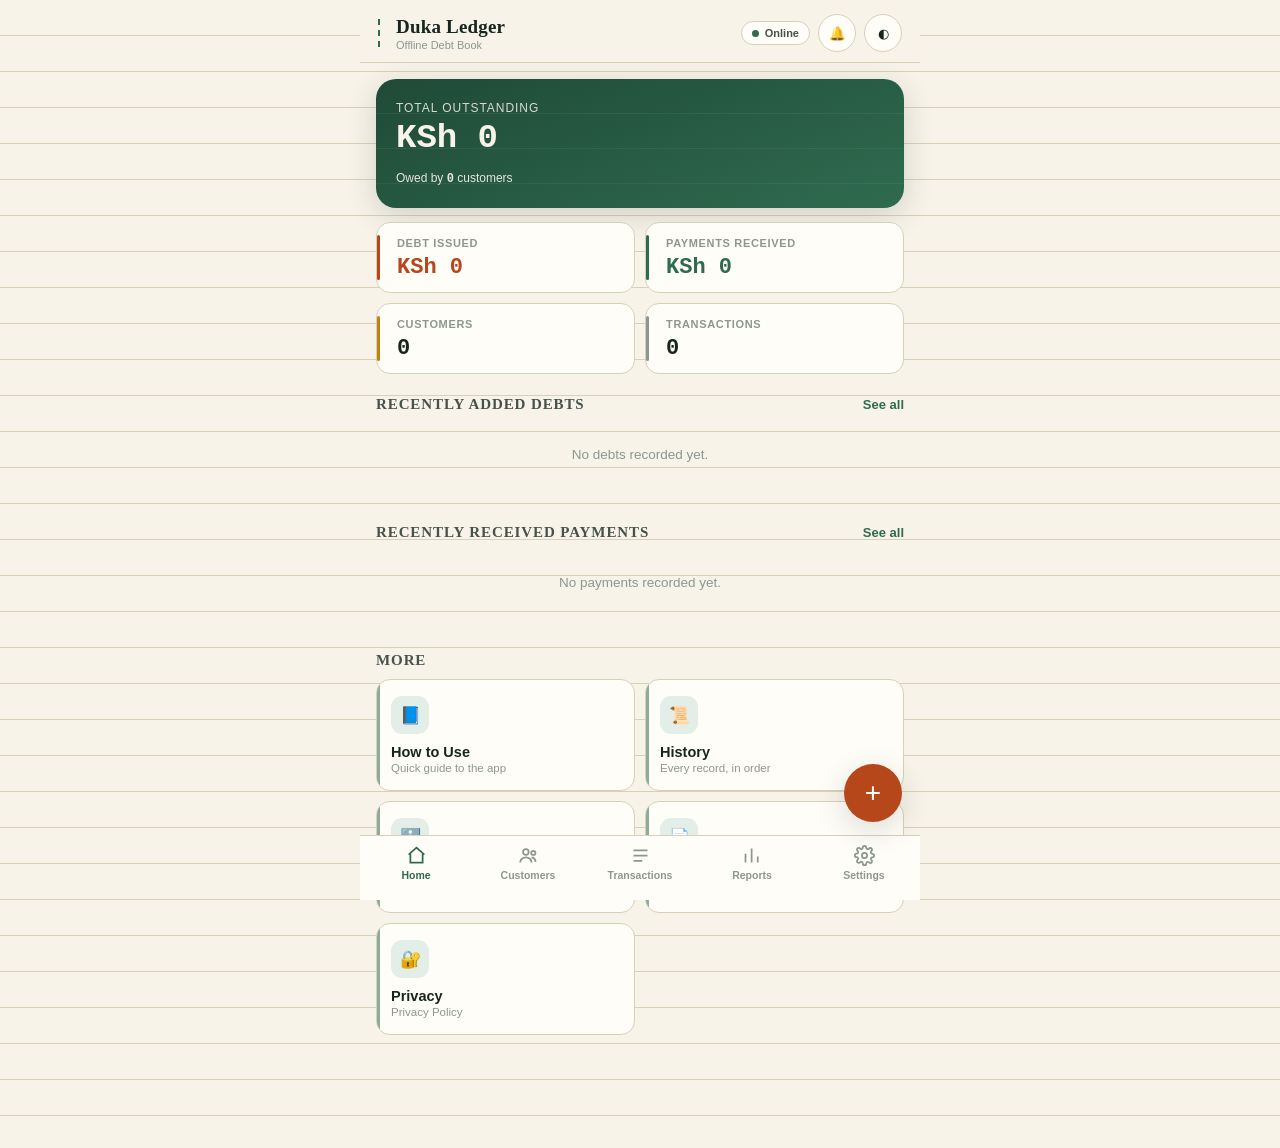
==== commit 6aa1dc87: "Add files via upload" ====
--- a/index.html
+++ b/index.html
@@ -72,6 +72,11 @@
 
       <div class="section-title"><h2>More</h2></div>
       <div class="more-grid">
+        <div class="more-tile" id="guideMenuBtn">
+          <div class="more-ic">📘</div>
+          <div class="more-label">How to Use</div>
+          <div class="more-sub">Quick guide to the app</div>
+        </div>
         <div class="more-tile" id="historyMenuBtn">
           <div class="more-ic">📜</div>
           <div class="more-label">History</div>
@@ -170,10 +175,43 @@
 
       <div class="settings-group">
         <h3>Payment Methods (shown on receipts)</h3>
-        <div class="field"><label>M-Pesa Pochi / Till Number</label><input type="text" id="settingsPochiNumber" placeholder="e.g. 5123456" inputmode="numeric"></div>
-        <div class="field"><label>Paybill Number</label><input type="text" id="settingsPaybillNumber" placeholder="e.g. 400200" inputmode="numeric"></div>
-        <div class="field"><label>Paybill Account Number</label><input type="text" id="settingsPaybillAccount" placeholder="Optional, e.g. your shop name"></div>
-        <div class="hint">If filled in, these appear on every receipt and statement so customers know how to pay you.</div>
+        <p class="muted" style="margin-bottom:12px;">Tick the ways you accept payment. Only the ticked methods, with the details you enter, appear on receipts and statements.</p>
+
+        <div class="method-option">
+          <label class="checkline"><input type="checkbox" id="methodTillEnabled"> Till Number</label>
+          <div class="method-option-fields" id="methodTillFields">
+            <input type="text" id="methodTillNumber" placeholder="e.g. 5123456" inputmode="numeric">
+          </div>
+        </div>
+
+        <div class="method-option">
+          <label class="checkline"><input type="checkbox" id="methodPochiEnabled"> M-Pesa Pochi</label>
+          <div class="method-option-fields" id="methodPochiFields">
+            <input type="text" id="methodPochiNumber" placeholder="e.g. 0712 345 678" inputmode="numeric">
+          </div>
+        </div>
+
+        <div class="method-option">
+          <label class="checkline"><input type="checkbox" id="methodSendEnabled"> Send Money</label>
+          <div class="method-option-fields" id="methodSendFields">
+            <input type="text" id="methodSendNumber" placeholder="Phone number to send money to" inputmode="numeric">
+          </div>
+        </div>
+
+        <div class="method-option">
+          <label class="checkline"><input type="checkbox" id="methodPaybillEnabled"> Paybill</label>
+          <div class="method-option-fields two-col" id="methodPaybillFields">
+            <input type="text" id="methodPaybillNumber" placeholder="Paybill number" inputmode="numeric">
+            <input type="text" id="methodPaybillAccount" placeholder="Account number (optional)">
+          </div>
+        </div>
+
+        <div class="method-option">
+          <label class="checkline"><input type="checkbox" id="methodOtherEnabled"> Other</label>
+          <div class="method-option-fields" id="methodOtherFields">
+            <input type="text" id="methodOtherDetails" placeholder="e.g. Bank: KCB, Acc: 0123456789">
+          </div>
+        </div>
       </div>
 
       <div class="settings-group">
@@ -491,6 +529,27 @@
   </div>
 </div>
 
+<!-- ================= SHEET: How to Use ================= -->
+<div class="overlay" id="guideSheet">
+  <div class="sheet">
+    <div class="grabber"></div>
+    <div class="sheet-header"><h2>How to Use Duka Ledger</h2><button class="iconbtn" data-close-sheet>✕</button></div>
+    <div class="legal-text">
+      <p><strong>1. Add your first customer.</strong> Tap the + button on Home, or "Customers → + Add." Enter their name and phone number — phone lets you send receipts straight to WhatsApp later. On supported phones you can also tap "Import from Contacts" to pull the name and number in automatically.</p>
+      <p><strong>2. Record a debt.</strong> Tap + → Record Debt, choose the customer, enter the amount and what it was for (e.g. "Cement and sand"), then save. Their balance updates immediately.</p>
+      <p><strong>3. Record a payment.</strong> Tap + → Record Payment, choose the customer, enter the amount, and tick how they paid — Cash, Till, Pochi, Send Money, or Paybill. If it's an M-Pesa method, you can note the name that showed on the confirmation, so you can double-check the payment landed correctly later.</p>
+      <p><strong>4. Check a customer's balance.</strong> Open Customers, tap their name, and you'll see their full balance, total borrowed, total paid, and every transaction in order with running balances.</p>
+      <p><strong>5. Share a receipt.</strong> From a customer's profile, tap Statement. You can print it, save it as an image, or tap "Share via WhatsApp" to send it straight to their number — editable if you want to send it to someone else instead.</p>
+      <p><strong>6. Set up how customers pay you.</strong> In Settings → Payment Methods, tick Till, Pochi, Send Money, and/or Paybill and fill in your numbers. These automatically appear on every receipt so customers always know how to pay you back.</p>
+      <p><strong>7. Check the Reports tab.</strong> See total debt issued, payments received, outstanding balances, and your top debtors — filterable by today, this week, this month, or a custom range.</p>
+      <p><strong>8. Back up your data.</strong> In Settings → Backup & Restore, tap "Export Backup" regularly. This saves a file with every customer and transaction — keep a copy somewhere safe. If you ever need to restore it, use "Choose Backup File to Restore."</p>
+      <p><strong>9. Lock the app.</strong> In Settings → Security, set a PIN so no one else can open Duka Ledger. If your phone supports it, you can also turn on fingerprint/face unlock as a shortcut.</p>
+      <p><strong>10. Everything works offline.</strong> Duka Ledger needs no internet connection for daily use — customers, debts, payments, receipts, and reports all work in airplane mode. You only need internet to share via WhatsApp or check for app updates.</p>
+      <p><strong>Still stuck?</strong> Reach out through the Support Contact details on the About screen.</p>
+    </div>
+  </div>
+</div>
+
 <!-- ================= SHEET: About Duka Ledger ================= -->
 <div class="overlay" id="aboutSheet">
   <div class="sheet">
--- a/style.css
+++ b/style.css
@@ -334,6 +334,21 @@
 }
 .method-grid button.active{ background:var(--brand); color:#fff; border-color:var(--brand); }
 
+.method-option{
+  background:var(--paper-raised); border:1px solid var(--rule); border-radius:var(--radius);
+  padding:12px 14px; margin-bottom:10px;
+}
+.method-option .checkline{ margin:0; font-weight:600; }
+.method-option-fields{
+  max-height:0; overflow:hidden; opacity:0;
+  transition:max-height .18s ease, opacity .18s ease, margin-top .18s ease;
+}
+.method-option-fields.open{ max-height:120px; opacity:1; margin-top:10px; }
+.method-option-fields input{ margin-bottom:8px; }
+.method-option-fields input:last-child{ margin-bottom:0; }
+.method-option-fields.two-col{ display:flex; gap:8px; }
+.method-option-fields.two-col input{ margin-bottom:0; }
+
 .searchbar{
   display:flex; align-items:center; gap:8px;
   background:var(--paper-raised); border:1px solid var(--rule); border-radius:999px;
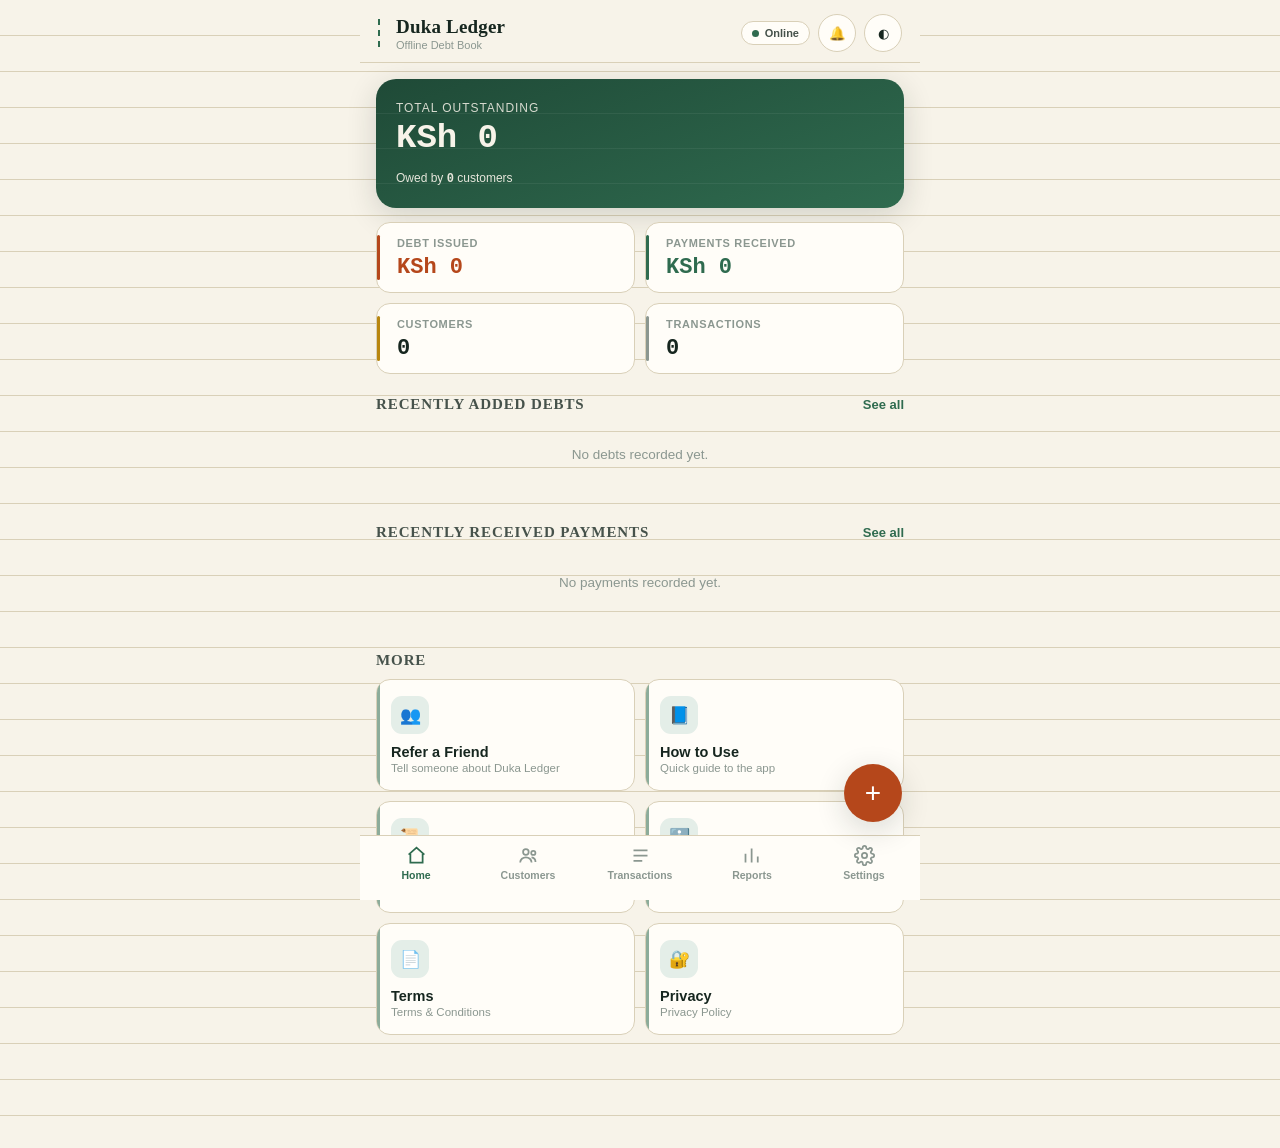
==== commit d3b3ce3d: "Add files via upload" ====
--- a/index.html
+++ b/index.html
@@ -72,6 +72,11 @@
 
       <div class="section-title"><h2>More</h2></div>
       <div class="more-grid">
+        <div class="more-tile" id="referMenuBtn">
+          <div class="more-ic">👥</div>
+          <div class="more-label">Refer a Friend</div>
+          <div class="more-sub">Tell someone about Duka Ledger</div>
+        </div>
         <div class="more-tile" id="guideMenuBtn">
           <div class="more-ic">📘</div>
           <div class="more-label">How to Use</div>
@@ -175,19 +180,21 @@
 
       <div class="settings-group">
         <h3>Payment Methods (shown on receipts)</h3>
-        <p class="muted" style="margin-bottom:12px;">Tick the ways you accept payment. Only the ticked methods, with the details you enter, appear on receipts and statements.</p>
+        <p class="muted" style="margin-bottom:12px;">Tick the ways you accept payment. Add the registered name that shows on the customer's M-Pesa confirmation, so they can check they're paying the right number before sending.</p>
 
         <div class="method-option">
           <label class="checkline"><input type="checkbox" id="methodTillEnabled"> Till Number</label>
           <div class="method-option-fields" id="methodTillFields">
-            <input type="text" id="methodTillNumber" placeholder="e.g. 5123456" inputmode="numeric">
+            <input type="text" id="methodTillNumber" placeholder="Till number, e.g. 5123456" inputmode="numeric">
+            <input type="text" id="methodTillName" placeholder="Registered name shown after payment, e.g. DARIUS SHOP">
           </div>
         </div>
 
         <div class="method-option">
           <label class="checkline"><input type="checkbox" id="methodPochiEnabled"> M-Pesa Pochi</label>
           <div class="method-option-fields" id="methodPochiFields">
-            <input type="text" id="methodPochiNumber" placeholder="e.g. 0712 345 678" inputmode="numeric">
+            <input type="text" id="methodPochiNumber" placeholder="Phone number, e.g. 0712 345 678" inputmode="numeric">
+            <input type="text" id="methodPochiName" placeholder="Registered name shown after payment">
           </div>
         </div>
 
@@ -195,6 +202,7 @@
           <label class="checkline"><input type="checkbox" id="methodSendEnabled"> Send Money</label>
           <div class="method-option-fields" id="methodSendFields">
             <input type="text" id="methodSendNumber" placeholder="Phone number to send money to" inputmode="numeric">
+            <input type="text" id="methodSendName" placeholder="Registered name shown after payment">
           </div>
         </div>
 
@@ -204,6 +212,9 @@
             <input type="text" id="methodPaybillNumber" placeholder="Paybill number" inputmode="numeric">
             <input type="text" id="methodPaybillAccount" placeholder="Account number (optional)">
           </div>
+          <div class="method-option-fields" id="methodPaybillNameFields">
+            <input type="text" id="methodPaybillName" placeholder="Registered business name (optional)">
+          </div>
         </div>
 
         <div class="method-option">
@@ -211,6 +222,17 @@
           <div class="method-option-fields" id="methodOtherFields">
             <input type="text" id="methodOtherDetails" placeholder="e.g. Bank: KCB, Acc: 0123456789">
           </div>
+        </div>
+      </div>
+
+      <div class="settings-group">
+        <div class="soda-card">
+          <div class="soda-emoji">🥤</div>
+          <div class="soda-text">
+            <div class="soda-title">Enjoying Duka Ledger?</div>
+            <div class="soda-sub">Buy the developer a soda</div>
+          </div>
+          <button class="btn btn-primary soda-btn" id="buySodaBtn">Buy a Soda</button>
         </div>
       </div>
 
@@ -529,6 +551,16 @@
   </div>
 </div>
 
+<!-- ================= SHEET: What's New ================= -->
+<div class="overlay" id="changelogSheet">
+  <div class="sheet">
+    <div class="grabber"></div>
+    <div class="sheet-header"><h2 id="changelogTitle">What's New</h2><button class="iconbtn" data-close-sheet>✕</button></div>
+    <div id="changelogList"></div>
+    <button class="btn btn-primary" style="margin-top:16px;" id="changelogOkBtn">Got It</button>
+  </div>
+</div>
+
 <!-- ================= SHEET: How to Use ================= -->
 <div class="overlay" id="guideSheet">
   <div class="sheet">
@@ -598,6 +630,41 @@
     </div>
 
     <div class="muted" style="text-align:center; margin-top:18px; font-size:12px; line-height:1.6;">Duka Ledger keeps every record on your device. No data ever leaves your phone.<br>© 2026 Darius Momanyi. All rights reserved.</div>
+  </div>
+</div>
+
+<!-- ================= SHEET: Refer a Friend ================= -->
+<div class="overlay" id="referSheet">
+  <div class="sheet">
+    <div class="grabber"></div>
+    <div class="sheet-header"><h2>Refer a Friend</h2><button class="iconbtn" data-close-sheet>✕</button></div>
+    <p class="muted" style="margin-bottom:16px;">Know another shopkeeper who could use Duka Ledger? Enter their details and we'll open WhatsApp with a message ready to send to Darius.</p>
+    <button class="btn btn-outline" id="referImportContactBtn" style="display:none; margin-bottom:16px;">📇 Import from Contacts</button>
+    <div class="field"><label>Friend's Name *</label><input type="text" id="referFriendName" placeholder="e.g. John Otieno"></div>
+    <div class="field"><label>Friend's Phone Number *</label><input type="tel" id="referFriendPhone" placeholder="e.g. 0712 345 678"></div>
+    <div class="muted" id="referFormError" style="color:var(--danger); margin-bottom:10px;"></div>
+    <button class="btn btn-primary" id="referSendBtn" style="background:#25D366; border-color:#25D366;">💬 Send Referral via WhatsApp</button>
+  </div>
+</div>
+
+<!-- ================= DIALOG: Buy the developer a soda ================= -->
+<div class="overlay modal-center" id="sodaSheet">
+  <div class="dialog">
+    <div class="glyph">🥤</div>
+    <h3>Buy the Developer a Soda</h3>
+    <p>If Duka Ledger has saved you time and kept your books straight, you can send the developer a soda — every bit is appreciated.</p>
+    <div class="soda-detail-row">
+      <div>
+        <div class="lbl">Send Money</div>
+        <div class="num">0110 554 040</div>
+        <div class="muted" style="margin-top:2px;">Darius</div>
+      </div>
+      <button class="btn btn-outline btn-sm" id="copySodaNumberBtn">📋 Copy</button>
+    </div>
+    <div class="btn-row">
+      <button class="btn btn-outline dlg-cancel" id="sodaCloseBtn">Maybe Later</button>
+      <button class="btn btn-primary" id="sodaWhatsappBtn" style="background:#25D366; border-color:#25D366;">💬 Open WhatsApp</button>
+    </div>
   </div>
 </div>
 
@@ -629,5 +696,6 @@
 <script src="./notifications.js"></script>
 <script src="./history.js"></script>
 <script src="./backup.js"></script>
+<script src="./referral.js"></script>
 </body>
 </html>
--- a/style.css
+++ b/style.css
@@ -656,10 +656,26 @@
 .list-row .chev{ color:var(--ink-faint); font-size:16px; flex:none; }
 .list-row.unread{ background:var(--gold-tint); border-radius:var(--radius-sm); }
 
-.settings-list-card{
+.soda-card{
+  display:flex; align-items:center; gap:12px;
+  background:linear-gradient(135deg, var(--gold-tint), var(--paper-raised));
+  border:1px solid var(--gold); border-radius:var(--radius-lg);
+  padding:14px 16px;
+}
+.soda-emoji{ font-size:28px; flex:none; }
+.soda-text{ flex:1; min-width:0; }
+.soda-title{ font-weight:700; font-size:14px; }
+.soda-sub{ font-size:12px; color:var(--ink-faint); margin-top:1px; }
+.soda-btn{ width:auto; flex:none; padding:10px 16px; font-size:13px; background:var(--gold); border-color:var(--gold); }
+.soda-btn:active{ transform:scale(0.97); }
+
+.soda-detail-row{
+  display:flex; align-items:center; justify-content:space-between; gap:10px;
   background:var(--paper-raised); border:1px solid var(--rule); border-radius:var(--radius);
-  padding:2px 12px;
-}
+  padding:14px 16px; margin:14px 0;
+}
+.soda-detail-row .num{ font-weight:700; font-size:16px; }
+.soda-detail-row .lbl{ font-size:11px; color:var(--ink-faint); text-transform:uppercase; letter-spacing:.05em; margin-bottom:3px; }
 .divider{ height:1px; background:var(--rule); margin:18px 0; border:none; }
 .muted{ color:var(--ink-faint); font-size:12.5px; }
 .checkline{ display:flex; align-items:center; gap:9px; font-size:13.5px; }
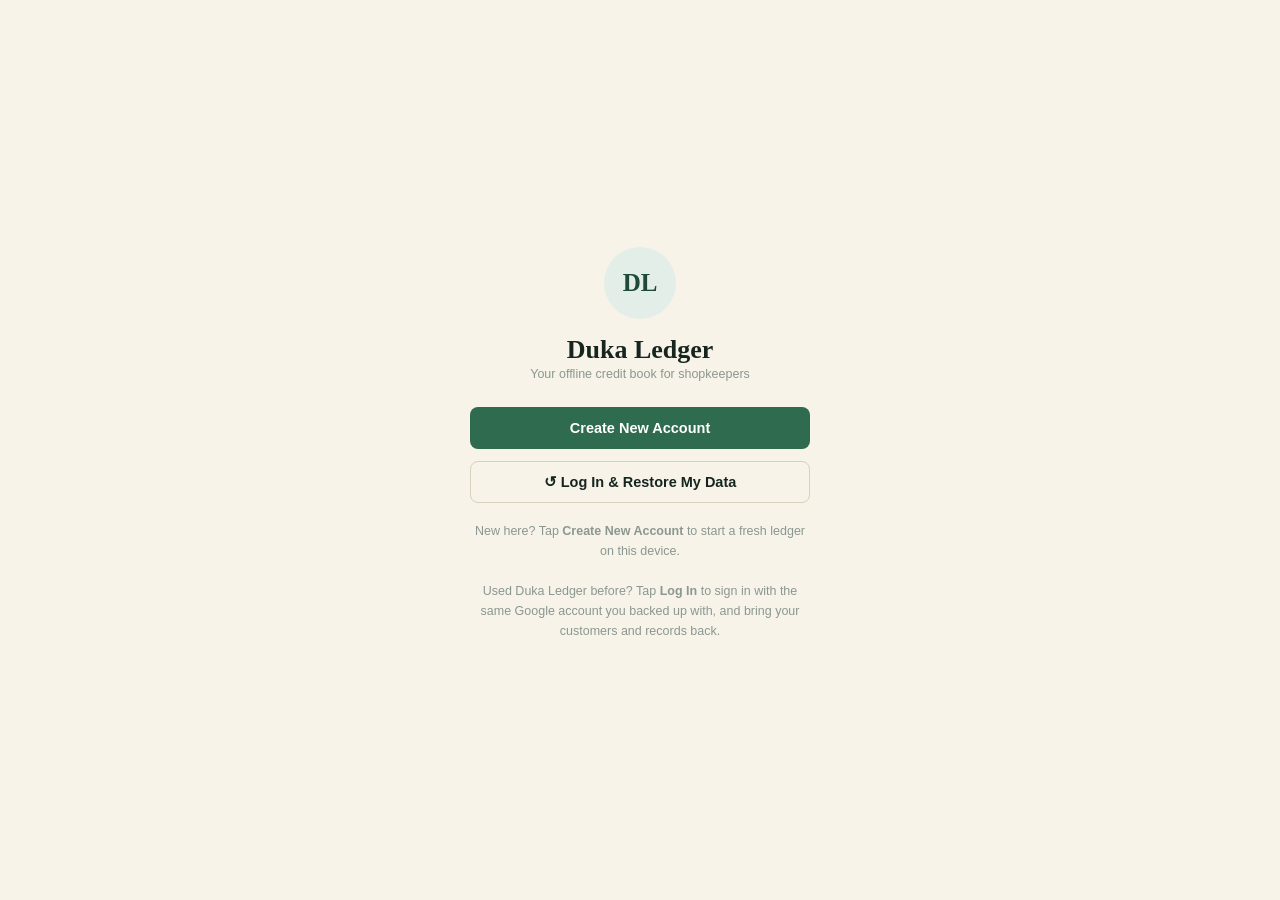
==== commit 1d9a9e2f: "Add files via upload" ====
--- a/index.html
+++ b/index.html
@@ -16,10 +16,30 @@
 <meta name="apple-mobile-web-app-title" content="Duka Ledger">
 
 <link rel="stylesheet" href="./style.css">
+<script src="https://accounts.google.com/gsi/client" async defer></script>
 </head>
 <body>
 
 <div id="toastWrap" class="toast-wrap"></div>
+
+<!-- ================= WELCOME SCREEN (first run only) ================= -->
+<div id="welcomeScreen" style="display:none;">
+  <div class="welcome-inner">
+    <div class="lock-brand">
+      <div class="avatar" style="width:72px; height:72px; margin:0 auto 16px; font-size:25px;">DL</div>
+      <div class="lock-title" style="font-size:26px;">Duka Ledger</div>
+      <div class="muted">Your offline credit book for shopkeepers</div>
+    </div>
+
+    <button class="btn btn-primary" id="welcomeCreateBtn" style="margin-bottom:12px;">Create New Account</button>
+    <button class="btn btn-outline" id="welcomeLoginBtn">↺ Log In &amp; Restore My Data</button>
+
+    <p class="muted" style="font-size:12.5px; margin-top:18px; line-height:1.6;">
+      New here? Tap <strong>Create New Account</strong> to start a fresh ledger on this device.<br><br>
+      Used Duka Ledger before? Tap <strong>Log In</strong> to sign in with the same Google account you backed up with, and bring your customers and records back.
+    </p>
+  </div>
+</div>
 
 <!-- ================= LOCK SCREEN ================= -->
 <div id="lockScreen" style="display:none;">
@@ -265,6 +285,27 @@
       </div>
 
       <button class="btn btn-primary" id="settingsSaveBtn">Save Settings</button>
+
+      <div class="divider"></div>
+
+      <div class="settings-group">
+        <h3>Google Drive Backup</h3>
+        <p class="muted" style="margin-bottom:12px;">Save a copy of your books to your own Google Drive with one tap, and bring it back onto any device the same way.</p>
+
+        <div id="gdriveDisconnectedState">
+          <button class="btn btn-outline" id="gdriveConnectBtn">🔗 Connect Google Drive</button>
+        </div>
+
+        <div id="gdriveConnectedState" style="display:none;">
+          <div class="muted" style="margin-bottom:4px;">Connected as <span id="gdriveEmailText" style="font-weight:600; color:var(--ink);"></span></div>
+          <div class="muted" id="gdriveLastBackupText" style="margin-bottom:12px;">Never backed up yet</div>
+          <button class="btn btn-primary" id="gdriveBackupNowBtn">☁️ Backup Now</button>
+          <div style="height:10px;"></div>
+          <button class="btn btn-outline" id="gdriveRestoreBtn">⭳ Restore from Google Drive</button>
+          <div style="height:10px;"></div>
+          <button class="btn btn-outline" id="gdriveDisconnectBtn">Disconnect Google Drive</button>
+        </div>
+      </div>
 
       <div class="divider"></div>
 
@@ -539,14 +580,16 @@
     <div class="sheet-header"><h2>Privacy Policy</h2><button class="iconbtn" data-close-sheet>✕</button></div>
     <div class="legal-text">
       <p><strong>Last updated: August 2026</strong></p>
-      <p>Duka Ledger is built to be offline-first and local-only. This policy explains exactly what that means.</p>
-      <p><strong>1. No server, no collection.</strong> Duka Ledger has no backend server. Customer names, phone numbers, debts, payments, and business settings are stored exclusively in your device's local browser storage (IndexedDB). Nothing is uploaded anywhere by this app.</p>
-      <p><strong>2. Contacts access.</strong> If you use "Import from Contacts," your device's contact picker is used only to fill in a name and phone number you choose. The app never reads your full contact list and never stores contacts you don't explicitly import as customers.</p>
-      <p><strong>3. Notifications.</strong> If you enable push notifications, your browser handles this permission directly. We do not use any third-party push or analytics service — notifications are generated entirely on your device.</p>
-      <p><strong>4. Backups.</strong> When you export a backup, a JSON file is created and saved directly to your device through your browser's normal download mechanism. We never see or receive a copy of this file.</p>
-      <p><strong>5. No tracking.</strong> We do not use analytics, advertising SDKs, or third-party tracking scripts of any kind in this app.</p>
-      <p><strong>6. Deleting your data.</strong> Clearing your browser or app storage, or uninstalling the app, permanently deletes all records. Export a backup first if you want to keep them.</p>
-      <p><strong>7. Contact.</strong> Questions about this policy can be sent through the Support Contact details in Settings.</p>
+      <p>Duka Ledger is built to be offline-first and local-only by default. This policy explains exactly what that means, and discloses the two narrow exceptions below.</p>
+      <p><strong>1. No server for your business data.</strong> Duka Ledger has no backend server for your books. Customer names, phone numbers, debts, payments, and business settings are stored exclusively in your device's local browser storage (IndexedDB). None of this is uploaded anywhere by this app, unless you explicitly turn on Google Drive backup (see #4).</p>
+      <p><strong>2. Contacts access.</strong> If you use "Import from Contacts," your device's contact picker is used only to fill in a name and phone number you choose. The app never reads your full contact list and never stores contacts you don't explicitly import.</p>
+      <p><strong>3. Notifications.</strong> If you enable push notifications, your browser handles this permission directly. Notifications are generated entirely on your device.</p>
+      <p><strong>4. Optional Google Drive backup.</strong> If you choose to connect Google Drive in Settings, Duka Ledger sends a full backup of your customers, transactions, and settings to a single file in your own Google Drive, using Google's sign-in. This only happens if you tap "Connect Google Drive," and only your backup file is accessed — Duka Ledger cannot see or touch anything else in your Drive. You can disconnect at any time in Settings; your local data and the app's core features are unaffected either way. Local export/import (below) always works fully offline with no Google account needed.</p>
+      <p><strong>5. Local export/import.</strong> When you export a backup, a JSON file is created and saved directly to your device through your browser's normal download mechanism. We never see or receive a copy of this file.</p>
+      <p><strong>6. Anonymous usage count.</strong> To show a rough Downloads and Active Users count on the About page, this app generates a random ID for your device (not linked to your name, phone, or business data) and, when you're online, sends that ID and a timestamp to a small counting service. No customer or business data is included. This is the only "tracking" in this app, and it exists purely to count devices — not to identify or profile anyone.</p>
+      <p><strong>7. No advertising or third-party trackers.</strong> We do not use advertising SDKs or third-party analytics/tracking scripts. Google's sign-in and Drive APIs are used only if you explicitly connect Google Drive backup, and are governed by Google's own privacy policy for that connection.</p>
+      <p><strong>8. Deleting your data.</strong> Clearing your browser or app storage, or uninstalling the app, permanently deletes all local records. Export a backup or connect Google Drive first if you want to keep them.</p>
+      <p><strong>9. Contact.</strong> Questions about this policy can be sent through the Support Contact details in Settings.</p>
     </div>
   </div>
 </div>
@@ -604,11 +647,25 @@
       <div class="muted" style="text-transform:uppercase; letter-spacing:.06em; font-size:11px; font-weight:700; margin-bottom:10px;">What it does</div>
       <div style="font-size:13px; line-height:2; color:var(--ink-soft);">
         ✓ Tracks every customer, debt, and payment<br>
-        ✓ Works fully offline — nothing needs the internet<br>
+        ✓ Works fully offline for everyday use — nothing needs the internet<br>
         ✓ Generates shareable, WhatsApp-ready receipts<br>
         ✓ Keeps a complete history of every record<br>
-        ✓ Backs up and restores your data as a file you control<br>
+        ✓ Backs up locally, or optionally to your own Google Drive<br>
         ✓ Locks with a PIN or fingerprint to protect your books
+      </div>
+    </div>
+
+    <div class="card" style="margin-bottom:14px;">
+      <div class="muted" style="text-transform:uppercase; letter-spacing:.06em; font-size:11px; font-weight:700; margin-bottom:10px;">Community</div>
+      <div style="display:flex; gap:10px;">
+        <div style="flex:1; text-align:center; padding:10px 6px; border:1px solid var(--line); border-radius:10px;">
+          <div id="statTotalDownloads" class="num" style="font-size:21px; font-weight:700; color:var(--brand);">—</div>
+          <div class="muted" style="font-size:10.5px; margin-top:2px;">Downloads</div>
+        </div>
+        <div style="flex:1; text-align:center; padding:10px 6px; border:1px solid var(--line); border-radius:10px;">
+          <div id="statActiveUsers" class="num" style="font-size:21px; font-weight:700; color:var(--brand);">—</div>
+          <div class="muted" style="font-size:10.5px; margin-top:2px;">Active (30d)</div>
+        </div>
       </div>
     </div>
 
@@ -684,7 +741,9 @@
 <script src="./db.js"></script>
 <script src="./utils.js"></script>
 <script src="./lock.js"></script>
+<script src="./welcome.js"></script>
 <script src="./sound.js"></script>
+<script src="./stats.js"></script>
 <script src="./app.js"></script>
 <script src="./customers.js"></script>
 <script src="./profile.js"></script>
@@ -696,6 +755,7 @@
 <script src="./notifications.js"></script>
 <script src="./history.js"></script>
 <script src="./backup.js"></script>
+<script src="./google-drive.js"></script>
 <script src="./referral.js"></script>
 </body>
 </html>
--- a/style.css
+++ b/style.css
@@ -412,6 +412,7 @@
 .sheet-header h2{ margin:0; font-size:17px; }
 
 .modal-center{ align-items:center; padding:20px; }
+#confirmDialog{ z-index:260; }
 .dialog{
   background:var(--paper); border-radius:var(--radius-lg);
   padding:22px 20px; width:100%; max-width:340px;
@@ -440,7 +441,7 @@
 
 /* =================== Toasts =================== */
 .toast-wrap{
-  position:fixed; top:14px; left:0; right:0; z-index:100;
+  position:fixed; top:14px; left:0; right:0; z-index:270;
   display:flex; flex-direction:column; align-items:center; gap:8px;
   pointer-events:none;
 }
@@ -547,6 +548,13 @@
   display:flex; align-items:center; justify-content:center;
   padding:24px;
 }
+#welcomeScreen{
+  position:fixed; inset:0; z-index:210;
+  background:var(--paper);
+  display:flex; align-items:center; justify-content:center;
+  padding:24px;
+}
+.welcome-inner{ width:100%; max-width:340px; text-align:center; }
 .lock-inner{ width:100%; max-width:340px; text-align:center; }
 .lock-brand{ margin-bottom:26px; }
 .lock-title{ font-family:var(--font-display); font-size:22px; font-weight:700; margin-bottom:2px; }
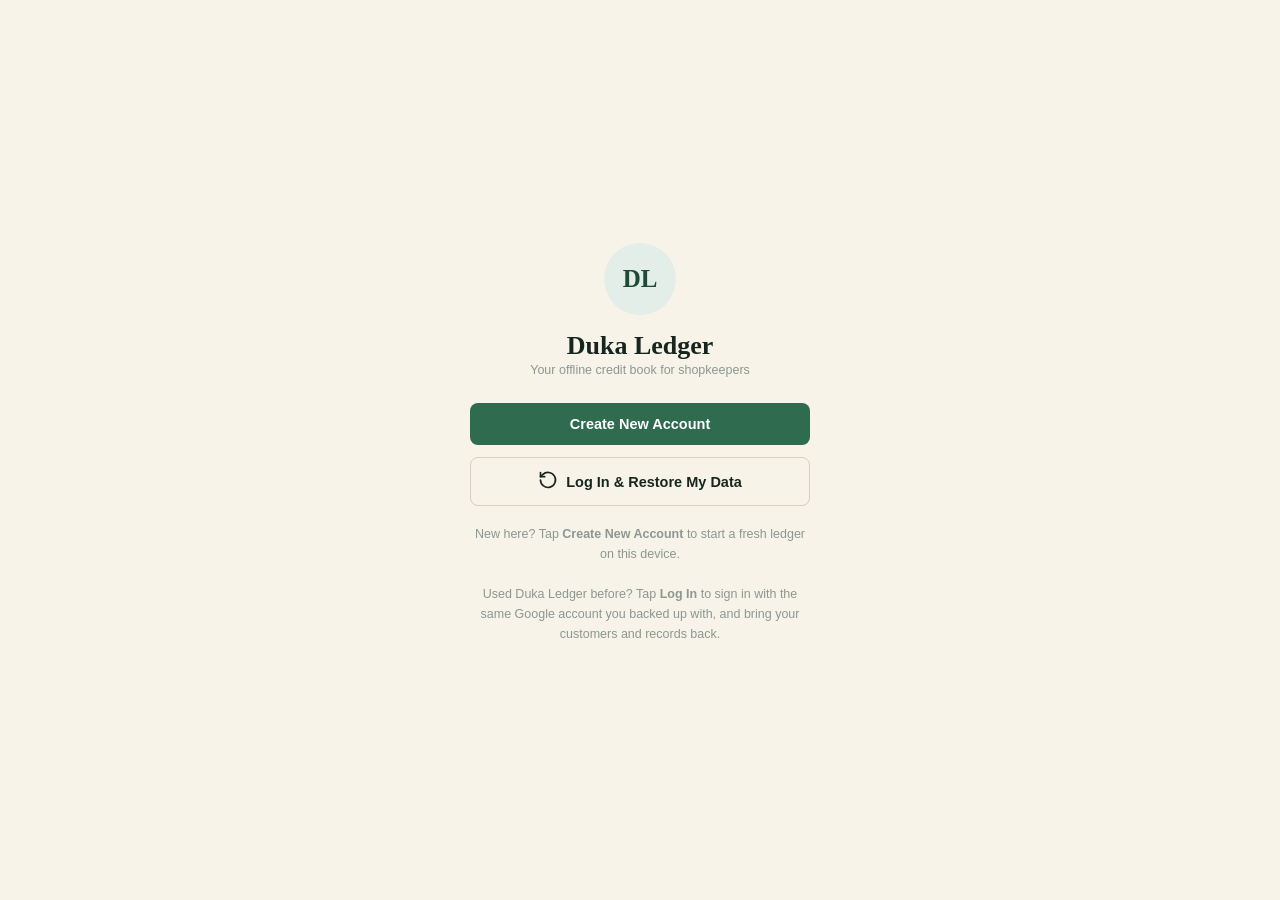
==== commit 2bc9d1f0: "Add files via upload" ====
--- a/index.html
+++ b/index.html
@@ -32,7 +32,7 @@
     </div>
 
     <button class="btn btn-primary" id="welcomeCreateBtn" style="margin-bottom:12px;">Create New Account</button>
-    <button class="btn btn-outline" id="welcomeLoginBtn">↺ Log In &amp; Restore My Data</button>
+    <button class="btn btn-outline" id="welcomeLoginBtn"><i data-icon="rotate-ccw"></i> Log In &amp; Restore My Data</button>
 
     <p class="muted" style="font-size:12.5px; margin-top:18px; line-height:1.6;">
       New here? Tap <strong>Create New Account</strong> to start a fresh ledger on this device.<br><br>
@@ -59,7 +59,7 @@
       <button data-key="1">1</button><button data-key="2">2</button><button data-key="3">3</button>
       <button data-key="4">4</button><button data-key="5">5</button><button data-key="6">6</button>
       <button data-key="7">7</button><button data-key="8">8</button><button data-key="9">9</button>
-      <button data-key="bio" id="pinBioBtn">👆</button>
+      <button data-key="bio" id="pinBioBtn"><i data-icon="fingerprint"></i></button>
       <button data-key="0">0</button>
       <button data-key="back">⌫</button>
     </div>
@@ -78,8 +78,8 @@
     </div>
     <div class="topbar-actions">
       <span class="pill" id="connPill"><span class="dot"></span><span class="pill-label">Online</span></span>
-      <button class="iconbtn" id="notifBtn" title="Notifications" style="position:relative;">🔔<span class="badge-dot" id="notifBadge" style="display:none;"></span></button>
-      <button class="iconbtn" id="installBtn" title="Install app" style="display:none;">⭳</button>
+      <button class="iconbtn" id="notifBtn" title="Notifications" style="position:relative;"><i data-icon="bell"></i><span class="badge-dot" id="notifBadge" style="display:none;"></span></button>
+      <button class="iconbtn" id="installBtn" title="Install app" style="display:none;"><i data-icon="download"></i></button>
       <button class="iconbtn" id="themeToggleBtn" title="Toggle theme">◐</button>
     </div>
   </header>
@@ -93,32 +93,32 @@
       <div class="section-title"><h2>More</h2></div>
       <div class="more-grid">
         <div class="more-tile" id="referMenuBtn">
-          <div class="more-ic">👥</div>
+          <div class="more-ic"><i data-icon="users"></i></div>
           <div class="more-label">Refer a Friend</div>
           <div class="more-sub">Tell someone about Duka Ledger</div>
         </div>
         <div class="more-tile" id="guideMenuBtn">
-          <div class="more-ic">📘</div>
+          <div class="more-ic"><i data-icon="book-open"></i></div>
           <div class="more-label">How to Use</div>
           <div class="more-sub">Quick guide to the app</div>
         </div>
         <div class="more-tile" id="historyMenuBtn">
-          <div class="more-ic">📜</div>
+          <div class="more-ic"><i data-icon="history"></i></div>
           <div class="more-label">History</div>
           <div class="more-sub">Every record, in order</div>
         </div>
         <div class="more-tile" id="aboutMenuBtn">
-          <div class="more-ic">ℹ️</div>
+          <div class="more-ic"><i data-icon="info"></i></div>
           <div class="more-label">About</div>
           <div class="more-sub">Founder &amp; support</div>
         </div>
         <div class="more-tile" id="termsMenuBtn">
-          <div class="more-ic">📄</div>
+          <div class="more-ic"><i data-icon="file-text"></i></div>
           <div class="more-label">Terms</div>
           <div class="more-sub">Terms &amp; Conditions</div>
         </div>
         <div class="more-tile" id="privacyMenuBtn">
-          <div class="more-ic">🔐</div>
+          <div class="more-ic"><i data-icon="shield-check"></i></div>
           <div class="more-label">Privacy</div>
           <div class="more-sub">Privacy Policy</div>
         </div>
@@ -179,6 +179,17 @@
     <!-- ============ SETTINGS ============ -->
     <section class="view" id="view-settings">
       <div class="section-title" style="margin-top:0;"><h2>Settings</h2></div>
+
+      <div class="settings-group">
+        <h3>Owner Profile</h3>
+        <div style="display:flex; align-items:center; gap:12px; margin-bottom:14px;">
+          <div class="avatar" id="ownerProfileAvatar" style="width:52px; height:52px; font-size:18px; flex-shrink:0;">?</div>
+          <div class="muted" style="font-size:12.5px; line-height:1.5;">This is you — the person running the shop on this device. Shown alongside your business details, separate from Duka Ledger's own founder info in About.</div>
+        </div>
+        <div class="field"><label>Owner Name</label><input type="text" id="settingsOwnerName" placeholder="e.g. Jane Wanjiru"></div>
+        <div class="field"><label>Owner Phone</label><input type="tel" id="settingsOwnerPhone" placeholder="0700 000 000"></div>
+        <div class="field"><label>Date Joined</label><input type="date" id="settingsOwnerDateJoined"></div>
+      </div>
 
       <div class="settings-group">
         <h3>Business Information</h3>
@@ -247,7 +258,7 @@
 
       <div class="settings-group">
         <div class="soda-card">
-          <div class="soda-emoji">🥤</div>
+          <div class="soda-emoji"><i data-icon="cup-soda" data-icon-size="28"></i></div>
           <div class="soda-text">
             <div class="soda-title">Enjoying Duka Ledger?</div>
             <div class="soda-sub">Buy the developer a soda</div>
@@ -274,7 +285,7 @@
       <div class="settings-group">
         <h3>App Updates</h3>
         <p class="muted" style="margin-bottom:12px;">Duka Ledger checks for updates automatically. Use this if you just published a new version and want to check right now.</p>
-        <button class="btn btn-outline" id="checkUpdatesBtn">🔄 Check for Updates</button>
+        <button class="btn btn-outline" id="checkUpdatesBtn"><i data-icon="refresh-cw"></i> Check for Updates</button>
       </div>
 
       <div class="settings-group">
@@ -293,15 +304,15 @@
         <p class="muted" style="margin-bottom:12px;">Save a copy of your books to your own Google Drive with one tap, and bring it back onto any device the same way.</p>
 
         <div id="gdriveDisconnectedState">
-          <button class="btn btn-outline" id="gdriveConnectBtn">🔗 Connect Google Drive</button>
+          <button class="btn btn-outline" id="gdriveConnectBtn"><i data-icon="link"></i> Connect Google Drive</button>
         </div>
 
         <div id="gdriveConnectedState" style="display:none;">
           <div class="muted" style="margin-bottom:4px;">Connected as <span id="gdriveEmailText" style="font-weight:600; color:var(--ink);"></span></div>
           <div class="muted" id="gdriveLastBackupText" style="margin-bottom:12px;">Never backed up yet</div>
-          <button class="btn btn-primary" id="gdriveBackupNowBtn">☁️ Backup Now</button>
+          <button class="btn btn-primary" id="gdriveBackupNowBtn"><i data-icon="cloud"></i> Backup Now</button>
           <div style="height:10px;"></div>
-          <button class="btn btn-outline" id="gdriveRestoreBtn">⭳ Restore from Google Drive</button>
+          <button class="btn btn-outline" id="gdriveRestoreBtn"><i data-icon="download"></i> Restore from Google Drive</button>
           <div style="height:10px;"></div>
           <button class="btn btn-outline" id="gdriveDisconnectBtn">Disconnect Google Drive</button>
         </div>
@@ -312,9 +323,9 @@
       <div class="settings-group">
         <h3>Backup &amp; Restore</h3>
         <p class="muted" style="margin-bottom:12px;">Your data lives only on this device. Export a backup regularly so you never lose your records.</p>
-        <button class="btn btn-outline" id="exportBackupBtn">⭳ Export Backup (.json)</button>
+        <button class="btn btn-outline" id="exportBackupBtn"><i data-icon="download"></i> Export Backup (.json)</button>
         <div style="height:10px;"></div>
-        <label class="btn btn-outline" for="restoreFileInput" style="cursor:pointer;">⭱ Choose Backup File to Restore</label>
+        <label class="btn btn-outline" for="restoreFileInput" style="cursor:pointer;"><i data-icon="upload"></i> Choose Backup File to Restore</label>
         <input type="file" id="restoreFileInput" accept="application/json,.json" style="display:none;">
         <div class="muted" id="restoreFileName" style="margin:8px 0;">No file selected</div>
         <button class="btn btn-danger" id="restoreConfirmBtn" disabled>Restore &amp; Replace All Data</button>
@@ -345,13 +356,13 @@
 
     <!-- ============ CUSTOMER PROFILE ============ -->
     <section class="view" id="view-profile">
-      <button class="link-btn" style="margin-bottom:8px;" onclick="switchView('customers')">← Back to Customers</button>
+      <button class="link-btn" style="margin-bottom:8px;" onclick="switchView('customers')"><i data-icon="chevron-left" data-icon-size="16"></i> Back to Customers</button>
       <div id="profileContent"></div>
     </section>
 
   </main>
 
-  <button class="scroll-top-btn" id="scrollTopBtn" aria-label="Scroll to top">↑</button>
+  <button class="scroll-top-btn" id="scrollTopBtn" aria-label="Scroll to top"><i data-icon="arrow-up"></i></button>
 
   <button class="fab" id="fabBtn" aria-label="Add">+</button>
 
@@ -389,10 +400,10 @@
 <div class="overlay" id="fabSheet">
   <div class="sheet">
     <div class="grabber"></div>
-    <div class="sheet-header"><h2>Add</h2><button class="iconbtn" data-close-sheet>✕</button></div>
+    <div class="sheet-header"><h2>Add</h2><button class="iconbtn" data-close-sheet><i data-icon="x"></i></button></div>
     <div class="sheet-actions">
       <div class="action-row" id="fabAddCustomer">
-        <div class="ic customer">👤</div>
+        <div class="ic customer"><i data-icon="user"></i></div>
         <div><div class="t">Add Customer</div><div class="s">Register a new customer</div></div>
       </div>
       <div class="action-row" id="fabRecordDebt">
@@ -400,7 +411,7 @@
         <div><div class="t">Record Debt</div><div class="s">Add items or cash taken on credit</div></div>
       </div>
       <div class="action-row" id="fabRecordPayment">
-        <div class="ic payment">💵</div>
+        <div class="ic payment"><i data-icon="banknote"></i></div>
         <div><div class="t">Record Payment</div><div class="s">Log money received from a customer</div></div>
       </div>
     </div>
@@ -411,7 +422,7 @@
 <div class="overlay" id="customerPickerSheet">
   <div class="sheet">
     <div class="grabber"></div>
-    <div class="sheet-header"><h2>Select Customer</h2><button class="iconbtn" data-close-sheet>✕</button></div>
+    <div class="sheet-header"><h2>Select Customer</h2><button class="iconbtn" data-close-sheet><i data-icon="x"></i></button></div>
     <div class="searchbar">
       <svg width="16" height="16" viewBox="0 0 24 24" fill="none" stroke="currentColor" stroke-width="2"><circle cx="11" cy="11" r="7"/><line x1="21" y1="21" x2="16.65" y2="16.65"/></svg>
       <input type="text" id="pickerSearchInput" placeholder="Search customers">
@@ -424,8 +435,8 @@
 <div class="overlay" id="customerFormSheet">
   <div class="sheet">
     <div class="grabber"></div>
-    <div class="sheet-header"><h2 id="customerFormTitle">Add Customer</h2><button class="iconbtn" data-close-sheet>✕</button></div>
-    <button class="btn btn-outline" id="importContactBtn" style="display:none; margin-bottom:16px;">📇 Import from Contacts</button>
+    <div class="sheet-header"><h2 id="customerFormTitle">Add Customer</h2><button class="iconbtn" data-close-sheet><i data-icon="x"></i></button></div>
+    <button class="btn btn-outline" id="importContactBtn" style="display:none; margin-bottom:16px;"><i data-icon="paperclip"></i> Import from Contacts</button>
     <div class="field"><label>Full Name *</label><input type="text" id="custName" placeholder="e.g. John Otieno"></div>
     <div class="field"><label>Phone Number</label><input type="tel" id="custPhone" placeholder="0712 345 678"></div>
     <div class="field"><label>Address / Location</label><input type="text" id="custAddress" placeholder="Optional"></div>
@@ -439,7 +450,7 @@
 <div class="overlay" id="debtFormSheet">
   <div class="sheet">
     <div class="grabber"></div>
-    <div class="sheet-header"><h2 id="debtFormTitle">Record Debt</h2><button class="iconbtn" data-close-sheet>✕</button></div>
+    <div class="sheet-header"><h2 id="debtFormTitle">Record Debt</h2><button class="iconbtn" data-close-sheet><i data-icon="x"></i></button></div>
     <div class="muted" style="margin-bottom:12px;">Customer: <strong id="debtCustomerName">—</strong></div>
     <div class="field">
       <label>Amount *</label>
@@ -462,7 +473,7 @@
 <div class="overlay" id="paymentFormSheet">
   <div class="sheet">
     <div class="grabber"></div>
-    <div class="sheet-header"><h2 id="paymentFormTitle">Record Payment</h2><button class="iconbtn" data-close-sheet>✕</button></div>
+    <div class="sheet-header"><h2 id="paymentFormTitle">Record Payment</h2><button class="iconbtn" data-close-sheet><i data-icon="x"></i></button></div>
     <div class="muted" style="margin-bottom:4px;">Customer: <strong id="paymentCustomerName">—</strong></div>
     <div class="muted" style="margin-bottom:12px;">Outstanding balance: <strong id="paymentOutstanding">—</strong></div>
     <div class="field">
@@ -472,13 +483,13 @@
     <div class="field">
       <label>Payment Method</label>
       <div class="method-grid" id="paymentMethodSeg">
-        <button data-method="Cash" class="active">💵 Cash</button>
-        <button data-method="Till">🏪 Till</button>
-        <button data-method="Pochi">📱 Pochi</button>
-        <button data-method="Send Money">➡️ Send Money</button>
-        <button data-method="Paybill">🧾 Paybill</button>
-        <button data-method="Bank">🏦 Bank</button>
-        <button data-method="Other">✳️ Other</button>
+        <button data-method="Cash" class="active"><i data-icon="banknote" data-icon-size="16"></i> Cash</button>
+        <button data-method="Till"><i data-icon="store" data-icon-size="16"></i> Till</button>
+        <button data-method="Pochi"><i data-icon="smartphone" data-icon-size="16"></i> Pochi</button>
+        <button data-method="Send Money"><i data-icon="send" data-icon-size="16"></i> Send Money</button>
+        <button data-method="Paybill"><i data-icon="receipt" data-icon-size="16"></i> Paybill</button>
+        <button data-method="Bank"><i data-icon="landmark" data-icon-size="16"></i> Bank</button>
+        <button data-method="Other"><i data-icon="more-horizontal" data-icon-size="16"></i> Other</button>
       </div>
     </div>
     <div class="field" id="confirmationNameField" style="display:none;">
@@ -502,17 +513,17 @@
 <div class="overlay" id="statementSheet">
   <div class="sheet">
     <div class="grabber"></div>
-    <div class="sheet-header"><h2>Statement</h2><button class="iconbtn" data-close-sheet>✕</button></div>
+    <div class="sheet-header"><h2>Statement</h2><button class="iconbtn" data-close-sheet><i data-icon="x"></i></button></div>
     <div id="statementContent"></div>
     <div class="field" style="margin-top:14px;">
       <label>Send to WhatsApp Number</label>
       <input type="tel" id="statementSendToNumber" placeholder="e.g. 0712 345 678">
       <div class="hint">Filled in with this customer's saved number — change it to send to someone else instead.</div>
     </div>
-    <button class="btn btn-primary" id="statementShareBtn" style="margin-top:6px; background:#25D366; border-color:#25D366;">💬 Share via WhatsApp</button>
+    <button class="btn btn-primary" id="statementShareBtn" style="margin-top:6px; background:#25D366; border-color:#25D366;"><i data-icon="message-circle"></i> Share via WhatsApp</button>
     <div class="btn-row" style="margin-top:10px;">
-      <button class="btn btn-outline" id="statementDownloadBtn">⭳ Save as Image</button>
-      <button class="btn btn-outline" id="statementPrintBtn">🖨 Print</button>
+      <button class="btn btn-outline" id="statementDownloadBtn"><i data-icon="download"></i> Save as Image</button>
+      <button class="btn btn-outline" id="statementPrintBtn"><i data-icon="printer"></i> Print</button>
     </div>
   </div>
 </div>
@@ -521,7 +532,7 @@
 <div class="overlay" id="setPinSheet">
   <div class="sheet">
     <div class="grabber"></div>
-    <div class="sheet-header"><h2 id="setPinTitle">Set PIN Lock</h2><button class="iconbtn" data-close-sheet>✕</button></div>
+    <div class="sheet-header"><h2 id="setPinTitle">Set PIN Lock</h2><button class="iconbtn" data-close-sheet><i data-icon="x"></i></button></div>
     <p class="muted" style="margin-bottom:16px;">Choose a 4-digit PIN. You'll need it to open Duka Ledger.</p>
     <div class="field"><label>New PIN</label><input type="password" inputmode="numeric" pattern="[0-9]*" maxlength="6" id="newPinInput" placeholder="••••"></div>
     <div class="field"><label>Confirm PIN</label><input type="password" inputmode="numeric" pattern="[0-9]*" maxlength="6" id="confirmPinInput" placeholder="••••"></div>
@@ -538,7 +549,7 @@
       <h2>Notifications</h2>
       <div style="display:flex; gap:8px; align-items:center;">
         <button class="link-btn" id="notifMarkReadBtn" style="font-size:12px;">Mark all read</button>
-        <button class="iconbtn" data-close-sheet>✕</button>
+        <button class="iconbtn" data-close-sheet><i data-icon="x"></i></button>
       </div>
     </div>
     <div id="notifList"></div>
@@ -549,7 +560,7 @@
 <div class="overlay" id="historySheet">
   <div class="sheet">
     <div class="grabber"></div>
-    <div class="sheet-header"><h2>History</h2><button class="iconbtn" data-close-sheet>✕</button></div>
+    <div class="sheet-header"><h2>History</h2><button class="iconbtn" data-close-sheet><i data-icon="x"></i></button></div>
     <p class="muted" style="margin-bottom:12px;">Every action taken in Duka Ledger — customers, debts, payments, backups and settings — recorded here for your records.</p>
     <div id="historyList"></div>
   </div>
@@ -559,7 +570,7 @@
 <div class="overlay" id="termsSheet">
   <div class="sheet">
     <div class="grabber"></div>
-    <div class="sheet-header"><h2>Terms &amp; Conditions</h2><button class="iconbtn" data-close-sheet>✕</button></div>
+    <div class="sheet-header"><h2>Terms &amp; Conditions</h2><button class="iconbtn" data-close-sheet><i data-icon="x"></i></button></div>
     <div class="legal-text">
       <p><strong>Last updated: August 2026</strong></p>
       <p>Duka Ledger is provided by Darius Momanyi ("we", "our") as a free, offline-first tool to help small businesses and individuals record customer credit, debts, and payments.</p>
@@ -577,7 +588,7 @@
 <div class="overlay" id="privacySheet">
   <div class="sheet">
     <div class="grabber"></div>
-    <div class="sheet-header"><h2>Privacy Policy</h2><button class="iconbtn" data-close-sheet>✕</button></div>
+    <div class="sheet-header"><h2>Privacy Policy</h2><button class="iconbtn" data-close-sheet><i data-icon="x"></i></button></div>
     <div class="legal-text">
       <p><strong>Last updated: August 2026</strong></p>
       <p>Duka Ledger is built to be offline-first and local-only by default. This policy explains exactly what that means, and discloses the two narrow exceptions below.</p>
@@ -598,7 +609,7 @@
 <div class="overlay" id="changelogSheet">
   <div class="sheet">
     <div class="grabber"></div>
-    <div class="sheet-header"><h2 id="changelogTitle">What's New</h2><button class="iconbtn" data-close-sheet>✕</button></div>
+    <div class="sheet-header"><h2 id="changelogTitle">What's New</h2><button class="iconbtn" data-close-sheet><i data-icon="x"></i></button></div>
     <div id="changelogList"></div>
     <button class="btn btn-primary" style="margin-top:16px;" id="changelogOkBtn">Got It</button>
   </div>
@@ -608,7 +619,7 @@
 <div class="overlay" id="guideSheet">
   <div class="sheet">
     <div class="grabber"></div>
-    <div class="sheet-header"><h2>How to Use Duka Ledger</h2><button class="iconbtn" data-close-sheet>✕</button></div>
+    <div class="sheet-header"><h2>How to Use Duka Ledger</h2><button class="iconbtn" data-close-sheet><i data-icon="x"></i></button></div>
     <div class="legal-text">
       <p><strong>1. Add your first customer.</strong> Tap the + button on Home, or "Customers → + Add." Enter their name and phone number — phone lets you send receipts straight to WhatsApp later. On supported phones you can also tap "Import from Contacts" to pull the name and number in automatically.</p>
       <p><strong>2. Record a debt.</strong> Tap + → Record Debt, choose the customer, enter the amount and what it was for (e.g. "Cement and sand"), then save. Their balance updates immediately.</p>
@@ -629,7 +640,7 @@
 <div class="overlay" id="aboutSheet">
   <div class="sheet">
     <div class="grabber"></div>
-    <div class="sheet-header"><h2>About Duka Ledger</h2><button class="iconbtn" data-close-sheet>✕</button></div>
+    <div class="sheet-header"><h2>About Duka Ledger</h2><button class="iconbtn" data-close-sheet><i data-icon="x"></i></button></div>
 
     <div style="text-align:center; padding:6px 0 16px;">
       <div class="avatar" style="width:56px; height:56px; margin:0 auto 10px; font-size:20px;">DL</div>
@@ -694,20 +705,20 @@
 <div class="overlay" id="referSheet">
   <div class="sheet">
     <div class="grabber"></div>
-    <div class="sheet-header"><h2>Refer a Friend</h2><button class="iconbtn" data-close-sheet>✕</button></div>
+    <div class="sheet-header"><h2>Refer a Friend</h2><button class="iconbtn" data-close-sheet><i data-icon="x"></i></button></div>
     <p class="muted" style="margin-bottom:16px;">Know another shopkeeper who could use Duka Ledger? Enter their details and we'll open WhatsApp with a message ready to send to Darius.</p>
-    <button class="btn btn-outline" id="referImportContactBtn" style="display:none; margin-bottom:16px;">📇 Import from Contacts</button>
+    <button class="btn btn-outline" id="referImportContactBtn" style="display:none; margin-bottom:16px;"><i data-icon="paperclip"></i> Import from Contacts</button>
     <div class="field"><label>Friend's Name *</label><input type="text" id="referFriendName" placeholder="e.g. John Otieno"></div>
     <div class="field"><label>Friend's Phone Number *</label><input type="tel" id="referFriendPhone" placeholder="e.g. 0712 345 678"></div>
     <div class="muted" id="referFormError" style="color:var(--danger); margin-bottom:10px;"></div>
-    <button class="btn btn-primary" id="referSendBtn" style="background:#25D366; border-color:#25D366;">💬 Send Referral via WhatsApp</button>
+    <button class="btn btn-primary" id="referSendBtn" style="background:#25D366; border-color:#25D366;"><i data-icon="message-circle"></i> Send Referral via WhatsApp</button>
   </div>
 </div>
 
 <!-- ================= DIALOG: Buy the developer a soda ================= -->
 <div class="overlay modal-center" id="sodaSheet">
   <div class="dialog">
-    <div class="glyph">🥤</div>
+    <div class="glyph"><i data-icon="cup-soda" data-icon-size="30"></i></div>
     <h3>Buy the Developer a Soda</h3>
     <p>If Duka Ledger has saved you time and kept your books straight, you can send the developer a soda — every bit is appreciated.</p>
     <div class="soda-detail-row">
@@ -716,11 +727,11 @@
         <div class="num">0110 554 040</div>
         <div class="muted" style="margin-top:2px;">Darius</div>
       </div>
-      <button class="btn btn-outline btn-sm" id="copySodaNumberBtn">📋 Copy</button>
+      <button class="btn btn-outline btn-sm" id="copySodaNumberBtn"><i data-icon="clipboard" data-icon-size="16"></i> Copy</button>
     </div>
     <div class="btn-row">
       <button class="btn btn-outline dlg-cancel" id="sodaCloseBtn">Maybe Later</button>
-      <button class="btn btn-primary" id="sodaWhatsappBtn" style="background:#25D366; border-color:#25D366;">💬 Open WhatsApp</button>
+      <button class="btn btn-primary" id="sodaWhatsappBtn" style="background:#25D366; border-color:#25D366;"><i data-icon="message-circle"></i> Open WhatsApp</button>
     </div>
   </div>
 </div>
@@ -728,7 +739,7 @@
 <!-- ================= DIALOG: Generic confirm ================= -->
 <div class="overlay modal-center" id="confirmDialog">
   <div class="dialog">
-    <div class="glyph">⚠</div>
+    <div class="glyph"></div>
     <h3 class="dlg-title">Are you sure?</h3>
     <p class="dlg-message">This action cannot be undone.</p>
     <div class="btn-row">
@@ -738,6 +749,8 @@
   </div>
 </div>
 
+<script src="./config.js"></script>
+<script src="./icons.js"></script>
 <script src="./db.js"></script>
 <script src="./utils.js"></script>
 <script src="./lock.js"></script>
--- a/style.css
+++ b/style.css
@@ -286,6 +286,7 @@
   cursor:pointer;
   width:100%;
 }
+.btn svg, .iconbtn svg, .more-ic svg, .ic svg{ flex-shrink:0; }
 .btn:active{ transform:scale(0.98); }
 .btn-primary{ background:var(--brand); color:#fff; }
 .btn-primary:hover{ background:var(--brand-dark); }
@@ -420,7 +421,7 @@
   animation:pop .16s ease;
 }
 @keyframes pop{ from{ transform:scale(0.95); opacity:0; } to{ transform:none; opacity:1; } }
-.dialog .glyph{ font-size:30px; margin-bottom:8px; }
+.dialog .glyph{ margin-bottom:8px; display:flex; justify-content:center; }
 .dialog h3{ margin:0 0 8px; font-size:16.5px; }
 .dialog p{ margin:0 0 18px; font-size:13.5px; color:var(--ink-soft); line-height:1.5; }
 
